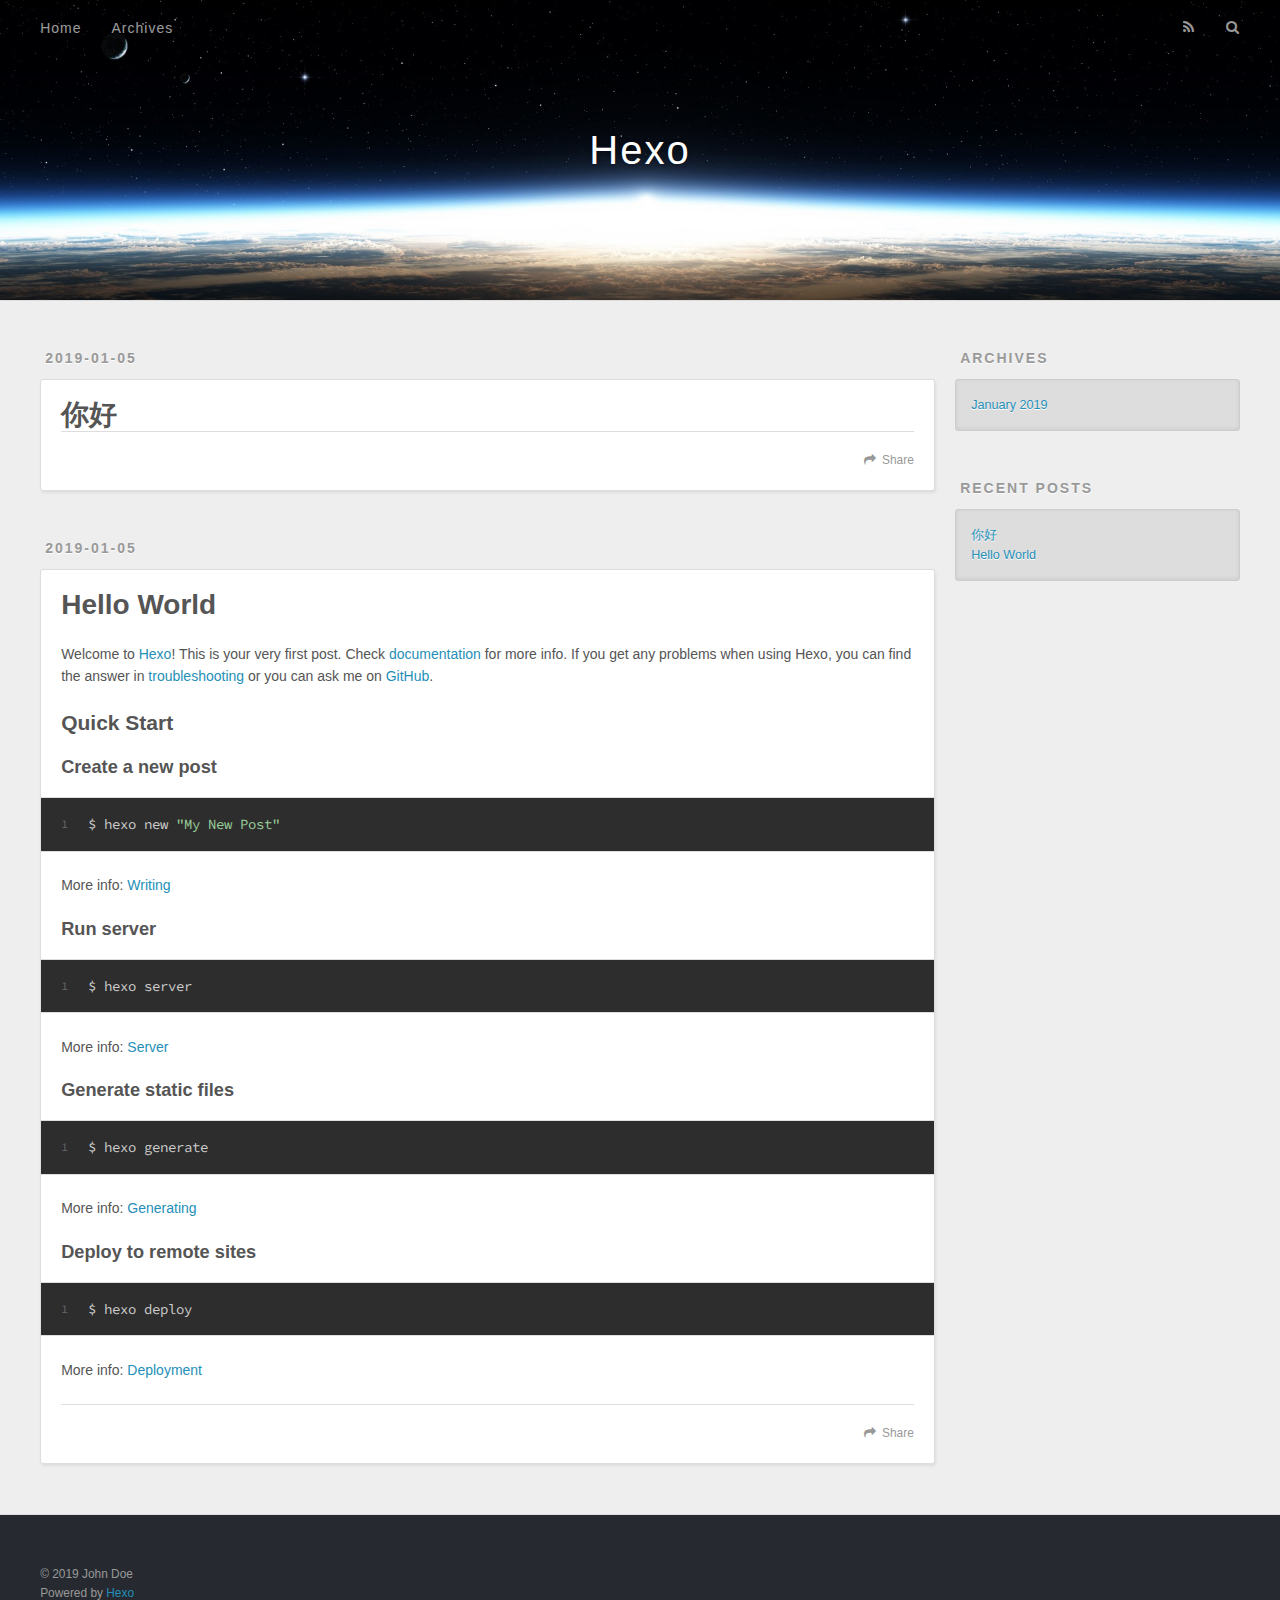
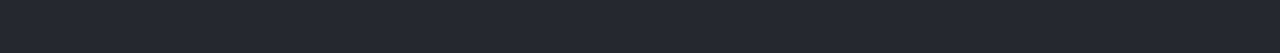
==== index.html @ 51a905c3 "Site updated: 2019-01-05 16:55:50" ====
<!DOCTYPE html>
<html>
<head><meta name="generator" content="Hexo 3.8.0">
  <meta charset="utf-8">
  

  
  <title>Hexo</title>
  <meta name="viewport" content="width=device-width, initial-scale=1, maximum-scale=1">
  <meta property="og:type" content="website">
<meta property="og:title" content="Hexo">
<meta property="og:url" content="http://yoursite.com/index.html">
<meta property="og:site_name" content="Hexo">
<meta property="og:locale" content="default">
<meta name="twitter:card" content="summary">
<meta name="twitter:title" content="Hexo">
  
    <link rel="alternate" href="/atom.xml" title="Hexo" type="application/atom+xml">
  
  
    <link rel="icon" href="/favicon.png">
  
  
    <link href="//fonts.googleapis.com/css?family=Source+Code+Pro" rel="stylesheet" type="text/css">
  
  <link rel="stylesheet" href="/css/style.css">
</head>
</html>
<body>
  <div id="container">
    <div id="wrap">
      <header id="header">
  <div id="banner"></div>
  <div id="header-outer" class="outer">
    <div id="header-title" class="inner">
      <h1 id="logo-wrap">
        <a href="/" id="logo">Hexo</a>
      </h1>
      
    </div>
    <div id="header-inner" class="inner">
      <nav id="main-nav">
        <a id="main-nav-toggle" class="nav-icon"></a>
        
          <a class="main-nav-link" href="/">Home</a>
        
          <a class="main-nav-link" href="/archives">Archives</a>
        
      </nav>
      <nav id="sub-nav">
        
          <a id="nav-rss-link" class="nav-icon" href="/atom.xml" title="RSS Feed"></a>
        
        <a id="nav-search-btn" class="nav-icon" title="Search"></a>
      </nav>
      <div id="search-form-wrap">
        <form action="//google.com/search" method="get" accept-charset="UTF-8" class="search-form"><input type="search" name="q" class="search-form-input" placeholder="Search"><button type="submit" class="search-form-submit">&#xF002;</button><input type="hidden" name="sitesearch" value="http://yoursite.com"></form>
      </div>
    </div>
  </div>
</header>
      <div class="outer">
        <section id="main">
  
    <article id="post-你好" class="article article-type-post" itemscope="" itemprop="blogPost">
  <div class="article-meta">
    <a href="/2019/01/05/你好/" class="article-date">
  <time datetime="2019-01-05T08:55:02.000Z" itemprop="datePublished">2019-01-05</time>
</a>
    
  </div>
  <div class="article-inner">
    
    
      <header class="article-header">
        
  
    <h1 itemprop="name">
      <a class="article-title" href="/2019/01/05/你好/">你好</a>
    </h1>
  

      </header>
    
    <div class="article-entry" itemprop="articleBody">
      
        
      
    </div>
    <footer class="article-footer">
      <a data-url="http://yoursite.com/2019/01/05/你好/" data-id="cjqj8h27z0001vwr88jrl5vhf" class="article-share-link">Share</a>
      
      
    </footer>
  </div>
  
</article>


  
    <article id="post-hello-world" class="article article-type-post" itemscope="" itemprop="blogPost">
  <div class="article-meta">
    <a href="/2019/01/05/hello-world/" class="article-date">
  <time datetime="2019-01-05T08:45:28.100Z" itemprop="datePublished">2019-01-05</time>
</a>
    
  </div>
  <div class="article-inner">
    
    
      <header class="article-header">
        
  
    <h1 itemprop="name">
      <a class="article-title" href="/2019/01/05/hello-world/">Hello World</a>
    </h1>
  

      </header>
    
    <div class="article-entry" itemprop="articleBody">
      
        <p>Welcome to <a href="https://hexo.io/" target="_blank" rel="noopener">Hexo</a>! This is your very first post. Check <a href="https://hexo.io/docs/" target="_blank" rel="noopener">documentation</a> for more info. If you get any problems when using Hexo, you can find the answer in <a href="https://hexo.io/docs/troubleshooting.html" target="_blank" rel="noopener">troubleshooting</a> or you can ask me on <a href="https://github.com/hexojs/hexo/issues" target="_blank" rel="noopener">GitHub</a>.</p>
<h2 id="Quick-Start"><a href="#Quick-Start" class="headerlink" title="Quick Start"></a>Quick Start</h2><h3 id="Create-a-new-post"><a href="#Create-a-new-post" class="headerlink" title="Create a new post"></a>Create a new post</h3><figure class="highlight bash"><table><tr><td class="gutter"><pre><span class="line">1</span><br></pre></td><td class="code"><pre><span class="line">$ hexo new <span class="string">"My New Post"</span></span><br></pre></td></tr></table></figure>
<p>More info: <a href="https://hexo.io/docs/writing.html" target="_blank" rel="noopener">Writing</a></p>
<h3 id="Run-server"><a href="#Run-server" class="headerlink" title="Run server"></a>Run server</h3><figure class="highlight bash"><table><tr><td class="gutter"><pre><span class="line">1</span><br></pre></td><td class="code"><pre><span class="line">$ hexo server</span><br></pre></td></tr></table></figure>
<p>More info: <a href="https://hexo.io/docs/server.html" target="_blank" rel="noopener">Server</a></p>
<h3 id="Generate-static-files"><a href="#Generate-static-files" class="headerlink" title="Generate static files"></a>Generate static files</h3><figure class="highlight bash"><table><tr><td class="gutter"><pre><span class="line">1</span><br></pre></td><td class="code"><pre><span class="line">$ hexo generate</span><br></pre></td></tr></table></figure>
<p>More info: <a href="https://hexo.io/docs/generating.html" target="_blank" rel="noopener">Generating</a></p>
<h3 id="Deploy-to-remote-sites"><a href="#Deploy-to-remote-sites" class="headerlink" title="Deploy to remote sites"></a>Deploy to remote sites</h3><figure class="highlight bash"><table><tr><td class="gutter"><pre><span class="line">1</span><br></pre></td><td class="code"><pre><span class="line">$ hexo deploy</span><br></pre></td></tr></table></figure>
<p>More info: <a href="https://hexo.io/docs/deployment.html" target="_blank" rel="noopener">Deployment</a></p>

      
    </div>
    <footer class="article-footer">
      <a data-url="http://yoursite.com/2019/01/05/hello-world/" data-id="cjqj8h27p0000vwr8zbw8zf1u" class="article-share-link">Share</a>
      
      
    </footer>
  </div>
  
</article>


  


</section>
        
          <aside id="sidebar">
  
    

  
    

  
    
  
    
  <div class="widget-wrap">
    <h3 class="widget-title">Archives</h3>
    <div class="widget">
      <ul class="archive-list"><li class="archive-list-item"><a class="archive-list-link" href="/archives/2019/01/">January 2019</a></li></ul>
    </div>
  </div>


  
    
  <div class="widget-wrap">
    <h3 class="widget-title">Recent Posts</h3>
    <div class="widget">
      <ul>
        
          <li>
            <a href="/2019/01/05/你好/">你好</a>
          </li>
        
          <li>
            <a href="/2019/01/05/hello-world/">Hello World</a>
          </li>
        
      </ul>
    </div>
  </div>

  
</aside>
        
      </div>
      <footer id="footer">
  
  <div class="outer">
    <div id="footer-info" class="inner">
      &copy; 2019 John Doe<br>
      Powered by <a href="http://hexo.io/" target="_blank">Hexo</a>
    </div>
  </div>
</footer>
    </div>
    <nav id="mobile-nav">
  
    <a href="/" class="mobile-nav-link">Home</a>
  
    <a href="/archives" class="mobile-nav-link">Archives</a>
  
</nav>
    

<script src="//ajax.googleapis.com/ajax/libs/jquery/2.0.3/jquery.min.js"></script>


  <link rel="stylesheet" href="/fancybox/jquery.fancybox.css">
  <script src="/fancybox/jquery.fancybox.pack.js"></script>


<script src="/js/script.js"></script>



  </div>
</body>
</html>
---- css/style.css ----
body {
  width: 100%;
}
body:before,
body:after {
  content: "";
  display: table;
}
body:after {
  clear: both;
}
html,
body,
div,
span,
applet,
object,
iframe,
h1,
h2,
h3,
h4,
h5,
h6,
p,
blockquote,
pre,
a,
abbr,
acronym,
address,
big,
cite,
code,
del,
dfn,
em,
img,
ins,
kbd,
q,
s,
samp,
small,
strike,
strong,
sub,
sup,
tt,
var,
dl,
dt,
dd,
ol,
ul,
li,
fieldset,
form,
label,
legend,
table,
caption,
tbody,
tfoot,
thead,
tr,
th,
td {
  margin: 0;
  padding: 0;
  border: 0;
  outline: 0;
  font-weight: inherit;
  font-style: inherit;
  font-family: inherit;
  font-size: 100%;
  vertical-align: baseline;
}
body {
  line-height: 1;
  color: #000;
  background: #fff;
}
ol,
ul {
  list-style: none;
}
table {
  border-collapse: separate;
  border-spacing: 0;
  vertical-align: middle;
}
caption,
th,
td {
  text-align: left;
  font-weight: normal;
  vertical-align: middle;
}
a img {
  border: none;
}
input,
button {
  margin: 0;
  padding: 0;
}
input::-moz-focus-inner,
button::-moz-focus-inner {
  border: 0;
  padding: 0;
}
@font-face {
  font-family: FontAwesome;
  font-style: normal;
  font-weight: normal;
  src: url("fonts/fontawesome-webfont.eot?v=#4.0.3");
  src: url("fonts/fontawesome-webfont.eot?#iefix&v=#4.0.3") format("embedded-opentype"), url("fonts/fontawesome-webfont.woff?v=#4.0.3") format("woff"), url("fonts/fontawesome-webfont.ttf?v=#4.0.3") format("truetype"), url("fonts/fontawesome-webfont.svg#fontawesomeregular?v=#4.0.3") format("svg");
}
html,
body,
#container {
  height: 100%;
}
body {
  background: #eee;
  font: 14px -apple-system, BlinkMacSystemFont, "Segoe UI", "Roboto", "Oxygen", "Ubuntu", "Cantarell", "Fira Sans", "Droid Sans", "Helvetica Neue", sans-serif;
  -webkit-text-size-adjust: 100%;
}
.outer {
  max-width: 1220px;
  margin: 0 auto;
  padding: 0 20px;
}
.outer:before,
.outer:after {
  content: "";
  display: table;
}
.outer:after {
  clear: both;
}
.inner {
  display: inline;
  float: left;
  width: 98.33333333333333%;
  margin: 0 0.833333333333333%;
}
.left,
.alignleft {
  float: left;
}
.right,
.alignright {
  float: right;
}
.clear {
  clear: both;
}
#container {
  position: relative;
}
.mobile-nav-on {
  overflow: hidden;
}
#wrap {
  height: 100%;
  width: 100%;
  position: absolute;
  top: 0;
  left: 0;
  -webkit-transition: 0.2s ease-out;
  -moz-transition: 0.2s ease-out;
  -ms-transition: 0.2s ease-out;
  transition: 0.2s ease-out;
  z-index: 1;
  background: #eee;
}
.mobile-nav-on #wrap {
  left: 280px;
}
@media screen and (min-width: 768px) {
  #main {
    display: inline;
    float: left;
    width: 73.33333333333333%;
    margin: 0 0.833333333333333%;
  }
}
.article-date,
.article-category-link,
.archive-year,
.widget-title {
  text-decoration: none;
  text-transform: uppercase;
  letter-spacing: 2px;
  color: #999;
  margin-bottom: 1em;
  margin-left: 5px;
  line-height: 1em;
  text-shadow: 0 1px #fff;
  font-weight: bold;
}
.article-inner,
.archive-article-inner {
  background: #fff;
  -webkit-box-shadow: 1px 2px 3px #ddd;
  box-shadow: 1px 2px 3px #ddd;
  border: 1px solid #ddd;
  border-radius: 3px;
}
.article-entry h1,
.widget h1 {
  font-size: 2em;
}
.article-entry h2,
.widget h2 {
  font-size: 1.5em;
}
.article-entry h3,
.widget h3 {
  font-size: 1.3em;
}
.article-entry h4,
.widget h4 {
  font-size: 1.2em;
}
.article-entry h5,
.widget h5 {
  font-size: 1em;
}
.article-entry h6,
.widget h6 {
  font-size: 1em;
  color: #999;
}
.article-entry hr,
.widget hr {
  border: 1px dashed #ddd;
}
.article-entry strong,
.widget strong {
  font-weight: bold;
}
.article-entry em,
.widget em,
.article-entry cite,
.widget cite {
  font-style: italic;
}
.article-entry sup,
.widget sup,
.article-entry sub,
.widget sub {
  font-size: 0.75em;
  line-height: 0;
  position: relative;
  vertical-align: baseline;
}
.article-entry sup,
.widget sup {
  top: -0.5em;
}
.article-entry sub,
.widget sub {
  bottom: -0.2em;
}
.article-entry small,
.widget small {
  font-size: 0.85em;
}
.article-entry acronym,
.widget acronym,
.article-entry abbr,
.widget abbr {
  border-bottom: 1px dotted;
}
.article-entry ul,
.widget ul,
.article-entry ol,
.widget ol,
.article-entry dl,
.widget dl {
  margin: 0 20px;
  line-height: 1.6em;
}
.article-entry ul ul,
.widget ul ul,
.article-entry ol ul,
.widget ol ul,
.article-entry ul ol,
.widget ul ol,
.article-entry ol ol,
.widget ol ol {
  margin-top: 0;
  margin-bottom: 0;
}
.article-entry ul,
.widget ul {
  list-style: disc;
}
.article-entry ol,
.widget ol {
  list-style: decimal;
}
.article-entry dt,
.widget dt {
  font-weight: bold;
}
#header {
  height: 300px;
  position: relative;
  border-bottom: 1px solid #ddd;
}
#header:before,
#header:after {
  content: "";
  position: absolute;
  left: 0;
  right: 0;
  height: 40px;
}
#header:before {
  top: 0;
  background: -webkit-linear-gradient(rgba(0,0,0,0.2), transparent);
  background: -moz-linear-gradient(rgba(0,0,0,0.2), transparent);
  background: -ms-linear-gradient(rgba(0,0,0,0.2), transparent);
  background: linear-gradient(rgba(0,0,0,0.2), transparent);
}
#header:after {
  bottom: 0;
  background: -webkit-linear-gradient(transparent, rgba(0,0,0,0.2));
  background: -moz-linear-gradient(transparent, rgba(0,0,0,0.2));
  background: -ms-linear-gradient(transparent, rgba(0,0,0,0.2));
  background: linear-gradient(transparent, rgba(0,0,0,0.2));
}
#header-outer {
  height: 100%;
  position: relative;
}
#header-inner {
  position: relative;
  overflow: hidden;
}
#banner {
  position: absolute;
  top: 0;
  left: 0;
  width: 100%;
  height: 100%;
  background: url("images/banner.jpg") center #000;
  -webkit-background-size: cover;
  -moz-background-size: cover;
  background-size: cover;
  z-index: -1;
}
#header-title {
  text-align: center;
  height: 40px;
  position: absolute;
  top: 50%;
  left: 0;
  margin-top: -20px;
}
#logo,
#subtitle {
  text-decoration: none;
  color: #fff;
  font-weight: 300;
  text-shadow: 0 1px 4px rgba(0,0,0,0.3);
}
#logo {
  font-size: 40px;
  line-height: 40px;
  letter-spacing: 2px;
}
#subtitle {
  font-size: 16px;
  line-height: 16px;
  letter-spacing: 1px;
}
#subtitle-wrap {
  margin-top: 16px;
}
#main-nav {
  float: left;
  margin-left: -15px;
}
.nav-icon,
.main-nav-link {
  float: left;
  color: #fff;
  opacity: 0.6;
  text-decoration: none;
  text-shadow: 0 1px rgba(0,0,0,0.2);
  -webkit-transition: opacity 0.2s;
  -moz-transition: opacity 0.2s;
  -ms-transition: opacity 0.2s;
  transition: opacity 0.2s;
  display: block;
  padding: 20px 15px;
}
.nav-icon:hover,
.main-nav-link:hover {
  opacity: 1;
}
.nav-icon {
  font-family: FontAwesome;
  text-align: center;
  font-size: 14px;
  width: 14px;
  height: 14px;
  padding: 20px 15px;
  position: relative;
  cursor: pointer;
}
.main-nav-link {
  font-weight: 300;
  letter-spacing: 1px;
}
@media screen and (max-width: 479px) {
  .main-nav-link {
    display: none;
  }
}
#main-nav-toggle {
  display: none;
}
#main-nav-toggle:before {
  content: "\f0c9";
}
@media screen and (max-width: 479px) {
  #main-nav-toggle {
    display: block;
  }
}
#sub-nav {
  float: right;
  margin-right: -15px;
}
#nav-rss-link:before {
  content: "\f09e";
}
#nav-search-btn:before {
  content: "\f002";
}
#search-form-wrap {
  position: absolute;
  top: 15px;
  width: 150px;
  height: 30px;
  right: -150px;
  opacity: 0;
  -webkit-transition: 0.2s ease-out;
  -moz-transition: 0.2s ease-out;
  -ms-transition: 0.2s ease-out;
  transition: 0.2s ease-out;
}
#search-form-wrap.on {
  opacity: 1;
  right: 0;
}
@media screen and (max-width: 479px) {
  #search-form-wrap {
    width: 100%;
    right: -100%;
  }
}
.search-form {
  position: absolute;
  top: 0;
  left: 0;
  right: 0;
  background: #fff;
  padding: 5px 15px;
  border-radius: 15px;
  -webkit-box-shadow: 0 0 10px rgba(0,0,0,0.3);
  box-shadow: 0 0 10px rgba(0,0,0,0.3);
}
.search-form-input {
  border: none;
  background: none;
  color: #555;
  width: 100%;
  font: 13px -apple-system, BlinkMacSystemFont, "Segoe UI", "Roboto", "Oxygen", "Ubuntu", "Cantarell", "Fira Sans", "Droid Sans", "Helvetica Neue", sans-serif;
  outline: none;
}
.search-form-input::-webkit-search-results-decoration,
.search-form-input::-webkit-search-cancel-button {
  -webkit-appearance: none;
}
.search-form-submit {
  position: absolute;
  top: 50%;
  right: 10px;
  margin-top: -7px;
  font: 13px FontAwesome;
  border: none;
  background: none;
  color: #bbb;
  cursor: pointer;
}
.search-form-submit:hover,
.search-form-submit:focus {
  color: #777;
}
.article {
  margin: 50px 0;
}
.article-inner {
  overflow: hidden;
}
.article-meta:before,
.article-meta:after {
  content: "";
  display: table;
}
.article-meta:after {
  clear: both;
}
.article-date {
  float: left;
}
.article-category {
  float: left;
  line-height: 1em;
  color: #ccc;
  text-shadow: 0 1px #fff;
  margin-left: 8px;
}
.article-category:before {
  content: "\2022";
}
.article-category-link {
  margin: 0 12px 1em;
}
.article-header {
  padding: 20px 20px 0;
}
.article-title {
  text-decoration: none;
  font-size: 2em;
  font-weight: bold;
  color: #555;
  line-height: 1.1em;
  -webkit-transition: color 0.2s;
  -moz-transition: color 0.2s;
  -ms-transition: color 0.2s;
  transition: color 0.2s;
}
a.article-title:hover {
  color: #258fb8;
}
.article-entry {
  color: #555;
  padding: 0 20px;
}
.article-entry:before,
.article-entry:after {
  content: "";
  display: table;
}
.article-entry:after {
  clear: both;
}
.article-entry p,
.article-entry table {
  line-height: 1.6em;
  margin: 1.6em 0;
}
.article-entry h1,
.article-entry h2,
.article-entry h3,
.article-entry h4,
.article-entry h5,
.article-entry h6 {
  font-weight: bold;
}
.article-entry h1,
.article-entry h2,
.article-entry h3,
.article-entry h4,
.article-entry h5,
.article-entry h6 {
  line-height: 1.1em;
  margin: 1.1em 0;
}
.article-entry a {
  color: #258fb8;
  text-decoration: none;
}
.article-entry a:hover {
  text-decoration: underline;
}
.article-entry ul,
.article-entry ol,
.article-entry dl {
  margin-top: 1.6em;
  margin-bottom: 1.6em;
}
.article-entry img,
.article-entry video {
  max-width: 100%;
  height: auto;
  display: block;
  margin: auto;
}
.article-entry iframe {
  border: none;
}
.article-entry table {
  width: 100%;
  border-collapse: collapse;
  border-spacing: 0;
}
.article-entry th {
  font-weight: bold;
  border-bottom: 3px solid #ddd;
  padding-bottom: 0.5em;
}
.article-entry td {
  border-bottom: 1px solid #ddd;
  padding: 10px 0;
}
.article-entry blockquote {
  font-family: Georgia, "Times New Roman", serif;
  font-size: 1.4em;
  margin: 1.6em 20px;
  text-align: center;
}
.article-entry blockquote footer {
  font-size: 14px;
  margin: 1.6em 0;
  font-family: -apple-system, BlinkMacSystemFont, "Segoe UI", "Roboto", "Oxygen", "Ubuntu", "Cantarell", "Fira Sans", "Droid Sans", "Helvetica Neue", sans-serif;
}
.article-entry blockquote footer cite:before {
  content: "—";
  padding: 0 0.5em;
}
.article-entry .pullquote {
  text-align: left;
  width: 45%;
  margin: 0;
}
.article-entry .pullquote.left {
  margin-left: 0.5em;
  margin-right: 1em;
}
.article-entry .pullquote.right {
  margin-right: 0.5em;
  margin-left: 1em;
}
.article-entry .caption {
  color: #999;
  display: block;
  font-size: 0.9em;
  margin-top: 0.5em;
  position: relative;
  text-align: center;
}
.article-entry .video-container {
  position: relative;
  padding-top: 56.25%;
  height: 0;
  overflow: hidden;
}
.article-entry .video-container iframe,
.article-entry .video-container object,
.article-entry .video-container embed {
  position: absolute;
  top: 0;
  left: 0;
  width: 100%;
  height: 100%;
  margin-top: 0;
}
.article-more-link a {
  display: inline-block;
  line-height: 1em;
  padding: 6px 15px;
  border-radius: 15px;
  background: #eee;
  color: #999;
  text-shadow: 0 1px #fff;
  text-decoration: none;
}
.article-more-link a:hover {
  background: #258fb8;
  color: #fff;
  text-decoration: none;
  text-shadow: 0 1px #1e7293;
}
.article-footer {
  font-size: 0.85em;
  line-height: 1.6em;
  border-top: 1px solid #ddd;
  padding-top: 1.6em;
  margin: 0 20px 20px;
}
.article-footer:before,
.article-footer:after {
  content: "";
  display: table;
}
.article-footer:after {
  clear: both;
}
.article-footer a {
  color: #999;
  text-decoration: none;
}
.article-footer a:hover {
  color: #555;
}
.article-tag-list-item {
  float: left;
  margin-right: 10px;
}
.article-tag-list-link:before {
  content: "#";
}
.article-comment-link {
  float: right;
}
.article-comment-link:before {
  content: "\f075";
  font-family: FontAwesome;
  padding-right: 8px;
}
.article-share-link {
  cursor: pointer;
  float: right;
  margin-left: 20px;
}
.article-share-link:before {
  content: "\f064";
  font-family: FontAwesome;
  padding-right: 6px;
}
#article-nav {
  position: relative;
}
#article-nav:before,
#article-nav:after {
  content: "";
  display: table;
}
#article-nav:after {
  clear: both;
}
@media screen and (min-width: 768px) {
  #article-nav {
    margin: 50px 0;
  }
  #article-nav:before {
    width: 8px;
    height: 8px;
    position: absolute;
    top: 50%;
    left: 50%;
    margin-top: -4px;
    margin-left: -4px;
    content: "";
    border-radius: 50%;
    background: #ddd;
    -webkit-box-shadow: 0 1px 2px #fff;
    box-shadow: 0 1px 2px #fff;
  }
}
.article-nav-link-wrap {
  text-decoration: none;
  text-shadow: 0 1px #fff;
  color: #999;
  -webkit-box-sizing: border-box;
  -moz-box-sizing: border-box;
  box-sizing: border-box;
  margin-top: 50px;
  text-align: center;
  display: block;
}
.article-nav-link-wrap:hover {
  color: #555;
}
@media screen and (min-width: 768px) {
  .article-nav-link-wrap {
    width: 50%;
    margin-top: 0;
  }
}
@media screen and (min-width: 768px) {
  #article-nav-newer {
    float: left;
    text-align: right;
    padding-right: 20px;
  }
}
@media screen and (min-width: 768px) {
  #article-nav-older {
    float: right;
    text-align: left;
    padding-left: 20px;
  }
}
.article-nav-caption {
  text-transform: uppercase;
  letter-spacing: 2px;
  color: #ddd;
  line-height: 1em;
  font-weight: bold;
}
#article-nav-newer .article-nav-caption {
  margin-right: -2px;
}
.article-nav-title {
  font-size: 0.85em;
  line-height: 1.6em;
  margin-top: 0.5em;
}
.article-share-box {
  position: absolute;
  display: none;
  background: #fff;
  -webkit-box-shadow: 1px 2px 10px rgba(0,0,0,0.2);
  box-shadow: 1px 2px 10px rgba(0,0,0,0.2);
  border-radius: 3px;
  margin-left: -145px;
  overflow: hidden;
  z-index: 1;
}
.article-share-box.on {
  display: block;
}
.article-share-input {
  width: 100%;
  background: none;
  -webkit-box-sizing: border-box;
  -moz-box-sizing: border-box;
  box-sizing: border-box;
  font: 14px -apple-system, BlinkMacSystemFont, "Segoe UI", "Roboto", "Oxygen", "Ubuntu", "Cantarell", "Fira Sans", "Droid Sans", "Helvetica Neue", sans-serif;
  padding: 0 15px;
  color: #555;
  outline: none;
  border: 1px solid #ddd;
  border-radius: 3px 3px 0 0;
  height: 36px;
  line-height: 36px;
}
.article-share-links {
  background: #eee;
}
.article-share-links:before,
.article-share-links:after {
  content: "";
  display: table;
}
.article-share-links:after {
  clear: both;
}
.article-share-twitter,
.article-share-facebook,
.article-share-pinterest,
.article-share-google {
  width: 50px;
  height: 36px;
  display: block;
  float: left;
  position: relative;
  color: #999;
  text-shadow: 0 1px #fff;
}
.article-share-twitter:before,
.article-share-facebook:before,
.article-share-pinterest:before,
.article-share-google:before {
  font-size: 20px;
  font-family: FontAwesome;
  width: 20px;
  height: 20px;
  position: absolute;
  top: 50%;
  left: 50%;
  margin-top: -10px;
  margin-left: -10px;
  text-align: center;
}
.article-share-twitter:hover,
.article-share-facebook:hover,
.article-share-pinterest:hover,
.article-share-google:hover {
  color: #fff;
}
.article-share-twitter:before {
  content: "\f099";
}
.article-share-twitter:hover {
  background: #00aced;
  text-shadow: 0 1px #008abe;
}
.article-share-facebook:before {
  content: "\f09a";
}
.article-share-facebook:hover {
  background: #3b5998;
  text-shadow: 0 1px #2f477a;
}
.article-share-pinterest:before {
  content: "\f0d2";
}
.article-share-pinterest:hover {
  background: #cb2027;
  text-shadow: 0 1px #a21a1f;
}
.article-share-google:before {
  content: "\f0d5";
}
.article-share-google:hover {
  background: #dd4b39;
  text-shadow: 0 1px #be3221;
}
.article-gallery {
  background: #000;
  position: relative;
}
.article-gallery-photos {
  position: relative;
  overflow: hidden;
}
.article-gallery-img {
  display: none;
  max-width: 100%;
}
.article-gallery-img:first-child {
  display: block;
}
.article-gallery-img.loaded {
  position: absolute;
  display: block;
}
.article-gallery-img img {
  display: block;
  max-width: 100%;
  margin: 0 auto;
}
#comments {
  background: #fff;
  -webkit-box-shadow: 1px 2px 3px #ddd;
  box-shadow: 1px 2px 3px #ddd;
  padding: 20px;
  border: 1px solid #ddd;
  border-radius: 3px;
  margin: 50px 0;
}
#comments a {
  color: #258fb8;
}
.archives-wrap {
  margin: 50px 0;
}
.archives:before,
.archives:after {
  content: "";
  display: table;
}
.archives:after {
  clear: both;
}
.archive-year-wrap {
  margin-bottom: 1em;
}
.archives {
  -webkit-column-gap: 10px;
  -moz-column-gap: 10px;
  column-gap: 10px;
}
@media screen and (min-width: 480px) and (max-width: 767px) {
  .archives {
    -webkit-column-count: 2;
    -moz-column-count: 2;
    column-count: 2;
  }
}
@media screen and (min-width: 768px) {
  .archives {
    -webkit-column-count: 3;
    -moz-column-count: 3;
    column-count: 3;
  }
}
.archive-article {
  -webkit-column-break-inside: avoid;
  page-break-inside: avoid;
  overflow: hidden;
  break-inside: avoid-column;
}
.archive-article-inner {
  padding: 10px;
  margin-bottom: 15px;
}
.archive-article-title {
  text-decoration: none;
  font-weight: bold;
  color: #555;
  -webkit-transition: color 0.2s;
  -moz-transition: color 0.2s;
  -ms-transition: color 0.2s;
  transition: color 0.2s;
  line-height: 1.6em;
}
.archive-article-title:hover {
  color: #258fb8;
}
.archive-article-footer {
  margin-top: 1em;
}
.archive-article-date {
  color: #999;
  text-decoration: none;
  font-size: 0.85em;
  line-height: 1em;
  margin-bottom: 0.5em;
  display: block;
}
#page-nav {
  margin: 50px auto;
  background: #fff;
  -webkit-box-shadow: 1px 2px 3px #ddd;
  box-shadow: 1px 2px 3px #ddd;
  border: 1px solid #ddd;
  border-radius: 3px;
  text-align: center;
  color: #999;
  overflow: hidden;
}
#page-nav:before,
#page-nav:after {
  content: "";
  display: table;
}
#page-nav:after {
  clear: both;
}
#page-nav a,
#page-nav span {
  padding: 10px 20px;
  line-height: 1;
  height: 2ex;
}
#page-nav a {
  color: #999;
  text-decoration: none;
}
#page-nav a:hover {
  background: #999;
  color: #fff;
}
#page-nav .prev {
  float: left;
}
#page-nav .next {
  float: right;
}
#page-nav .page-number {
  display: inline-block;
}
@media screen and (max-width: 479px) {
  #page-nav .page-number {
    display: none;
  }
}
#page-nav .current {
  color: #555;
  font-weight: bold;
}
#page-nav .space {
  color: #ddd;
}
#footer {
  background: #262a30;
  padding: 50px 0;
  border-top: 1px solid #ddd;
  color: #999;
}
#footer a {
  color: #258fb8;
  text-decoration: none;
}
#footer a:hover {
  text-decoration: underline;
}
#footer-info {
  line-height: 1.6em;
  font-size: 0.85em;
}
.article-entry pre,
.article-entry .highlight {
  background: #2d2d2d;
  margin: 0 -20px;
  padding: 15px 20px;
  border-style: solid;
  border-color: #ddd;
  border-width: 1px 0;
  overflow: auto;
  color: #ccc;
  line-height: 22.400000000000002px;
}
.article-entry .highlight .gutter pre,
.article-entry .gist .gist-file .gist-data .line-numbers {
  color: #666;
  font-size: 0.85em;
}
.article-entry pre,
.article-entry code {
  font-family: "Source Code Pro", Consolas, Monaco, Menlo, Consolas, monospace;
}
.article-entry code {
  background: #eee;
  text-shadow: 0 1px #fff;
  padding: 0 0.3em;
}
.article-entry pre code {
  background: none;
  text-shadow: none;
  padding: 0;
}
.article-entry .highlight pre {
  border: none;
  margin: 0;
  padding: 0;
}
.article-entry .highlight table {
  margin: 0;
  width: auto;
}
.article-entry .highlight td {
  border: none;
  padding: 0;
}
.article-entry .highlight figcaption {
  font-size: 0.85em;
  color: #999;
  line-height: 1em;
  margin-bottom: 1em;
}
.article-entry .highlight figcaption:before,
.article-entry .highlight figcaption:after {
  content: "";
  display: table;
}
.article-entry .highlight figcaption:after {
  clear: both;
}
.article-entry .highlight figcaption a {
  float: right;
}
.article-entry .highlight .gutter pre {
  text-align: right;
  padding-right: 20px;
}
.article-entry .highlight .line {
  height: 22.400000000000002px;
}
.article-entry .highlight .line.marked {
  background: #515151;
}
.article-entry .gist {
  margin: 0 -20px;
  border-style: solid;
  border-color: #ddd;
  border-width: 1px 0;
  background: #2d2d2d;
  padding: 15px 20px 15px 0;
}
.article-entry .gist .gist-file {
  border: none;
  font-family: "Source Code Pro", Consolas, Monaco, Menlo, Consolas, monospace;
  margin: 0;
}
.article-entry .gist .gist-file .gist-data {
  background: none;
  border: none;
}
.article-entry .gist .gist-file .gist-data .line-numbers {
  background: none;
  border: none;
  padding: 0 20px 0 0;
}
.article-entry .gist .gist-file .gist-data .line-data {
  padding: 0 !important;
}
.article-entry .gist .gist-file .highlight {
  margin: 0;
  padding: 0;
  border: none;
}
.article-entry .gist .gist-file .gist-meta {
  background: #2d2d2d;
  color: #999;
  font: 0.85em -apple-system, BlinkMacSystemFont, "Segoe UI", "Roboto", "Oxygen", "Ubuntu", "Cantarell", "Fira Sans", "Droid Sans", "Helvetica Neue", sans-serif;
  text-shadow: 0 0;
  padding: 0;
  margin-top: 1em;
  margin-left: 20px;
}
.article-entry .gist .gist-file .gist-meta a {
  color: #258fb8;
  font-weight: normal;
}
.article-entry .gist .gist-file .gist-meta a:hover {
  text-decoration: underline;
}
pre .comment,
pre .title {
  color: #999;
}
pre .variable,
pre .attribute,
pre .tag,
pre .regexp,
pre .ruby .constant,
pre .xml .tag .title,
pre .xml .pi,
pre .xml .doctype,
pre .html .doctype,
pre .css .id,
pre .css .class,
pre .css .pseudo {
  color: #f2777a;
}
pre .number,
pre .preprocessor,
pre .built_in,
pre .literal,
pre .params,
pre .constant {
  color: #f99157;
}
pre .class,
pre .ruby .class .title,
pre .css .rules .attribute {
  color: #9c9;
}
pre .string,
pre .value,
pre .inheritance,
pre .header,
pre .ruby .symbol,
pre .xml .cdata {
  color: #9c9;
}
pre .css .hexcolor {
  color: #6cc;
}
pre .function,
pre .python .decorator,
pre .python .title,
pre .ruby .function .title,
pre .ruby .title .keyword,
pre .perl .sub,
pre .javascript .title,
pre .coffeescript .title {
  color: #69c;
}
pre .keyword,
pre .javascript .function {
  color: #c9c;
}
@media screen and (max-width: 479px) {
  #mobile-nav {
    position: absolute;
    top: 0;
    left: 0;
    width: 280px;
    height: 100%;
    background: #191919;
    border-right: 1px solid #fff;
  }
}
@media screen and (max-width: 479px) {
  .mobile-nav-link {
    display: block;
    color: #999;
    text-decoration: none;
    padding: 15px 20px;
    font-weight: bold;
  }
  .mobile-nav-link:hover {
    color: #fff;
  }
}
@media screen and (min-width: 768px) {
  #sidebar {
    display: inline;
    float: left;
    width: 23.333333333333332%;
    margin: 0 0.833333333333333%;
  }
}
.widget-wrap {
  margin: 50px 0;
}
.widget {
  color: #777;
  text-shadow: 0 1px #fff;
  background: #ddd;
  -webkit-box-shadow: 0 -1px 4px #ccc inset;
  box-shadow: 0 -1px 4px #ccc inset;
  border: 1px solid #ccc;
  padding: 15px;
  border-radius: 3px;
}
.widget a {
  color: #258fb8;
  text-decoration: none;
}
.widget a:hover {
  text-decoration: underline;
}
.widget ul ul,
.widget ol ul,
.widget dl ul,
.widget ul ol,
.widget ol ol,
.widget dl ol,
.widget ul dl,
.widget ol dl,
.widget dl dl {
  margin-left: 15px;
  list-style: disc;
}
.widget {
  line-height: 1.6em;
  word-wrap: break-word;
  font-size: 0.9em;
}
.widget ul,
.widget ol {
  list-style: none;
  margin: 0;
}
.widget ul ul,
.widget ol ul,
.widget ul ol,
.widget ol ol {
  margin: 0 20px;
}
.widget ul ul,
.widget ol ul {
  list-style: disc;
}
.widget ul ol,
.widget ol ol {
  list-style: decimal;
}
.category-list-count,
.tag-list-count,
.archive-list-count {
  padding-left: 5px;
  color: #999;
  font-size: 0.85em;
}
.category-list-count:before,
.tag-list-count:before,
.archive-list-count:before {
  content: "(";
}
.category-list-count:after,
.tag-list-count:after,
.archive-list-count:after {
  content: ")";
}
.tagcloud a {
  margin-right: 5px;
  display: inline-block;
}
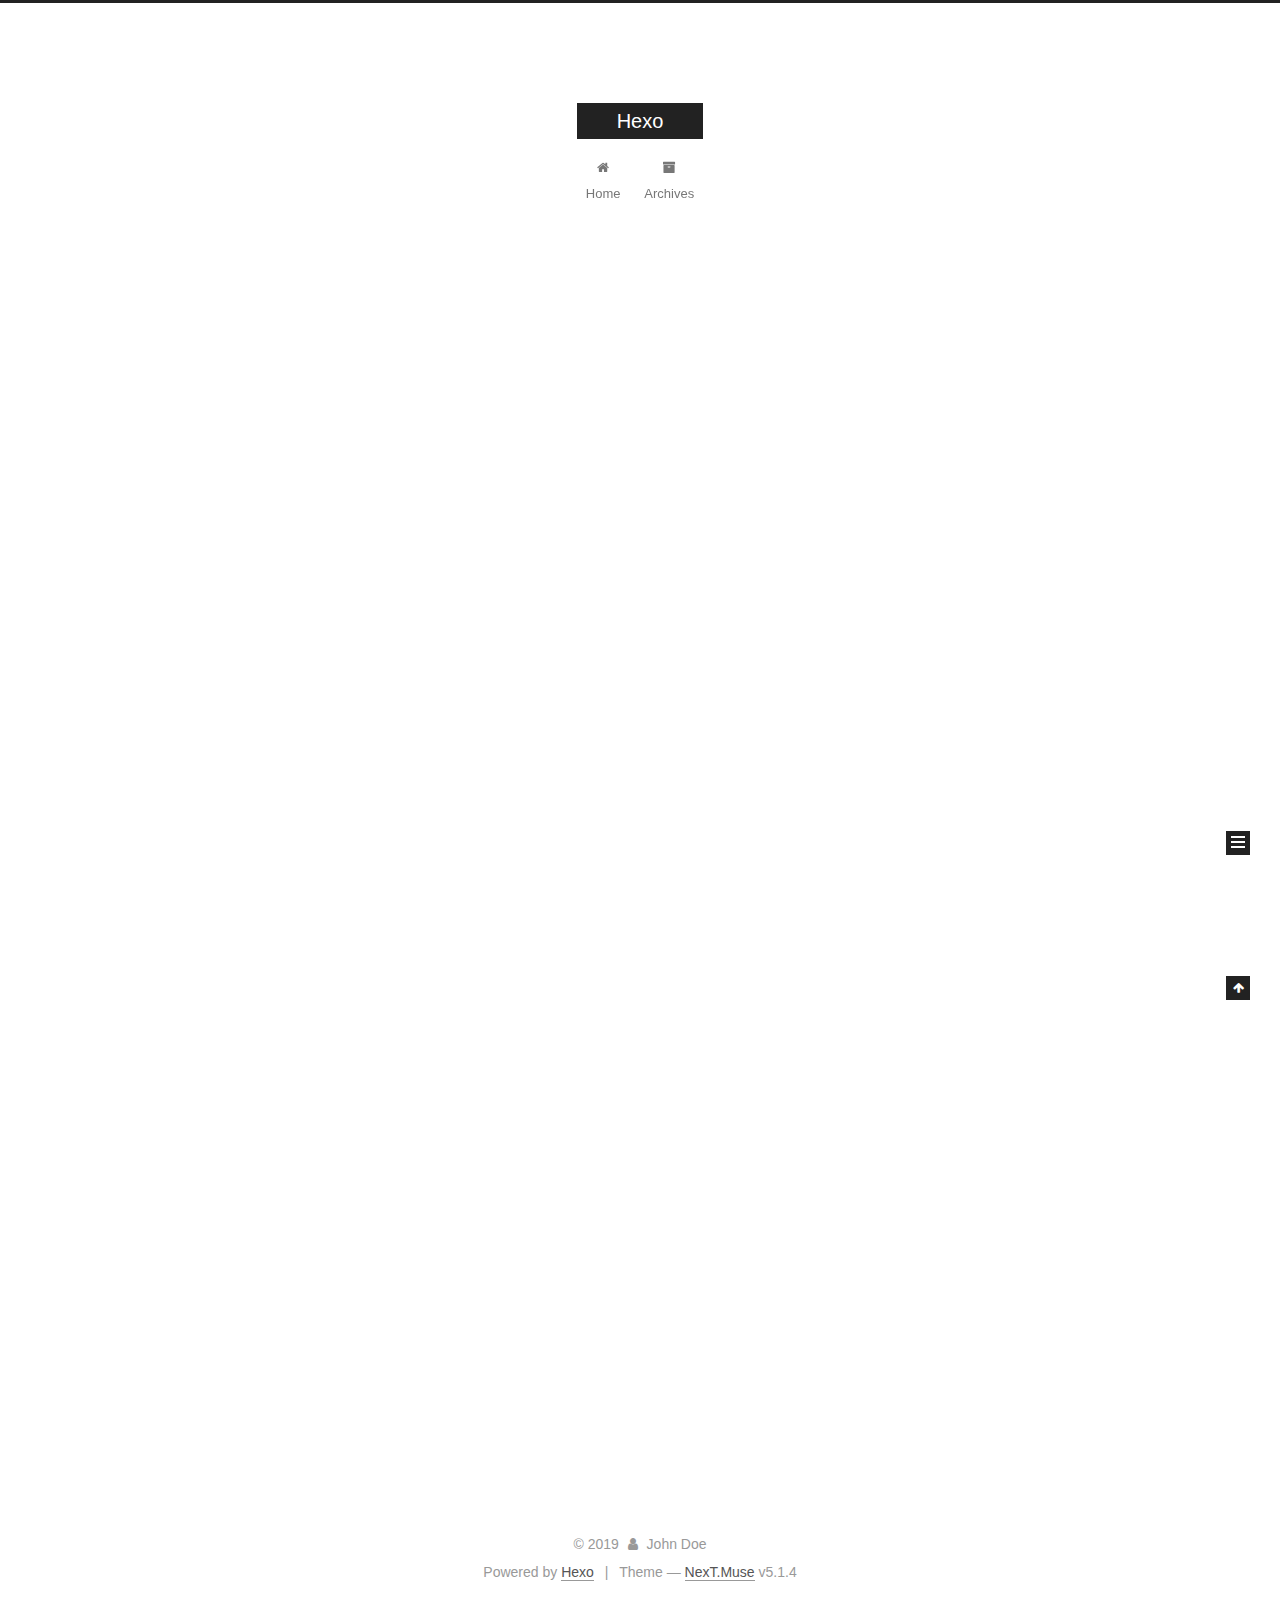
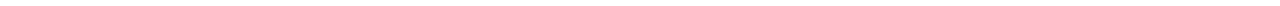
==== commit 3323d4b3: "Site updated: 2019-01-05 16:59:03" ====
--- a/index.html
+++ b/index.html
@@ -1,126 +1,425 @@
 <!DOCTYPE html>
-<html>
+
+
+
+  
+
+
+<html class="theme-next muse use-motion" lang="">
 <head><meta name="generator" content="Hexo 3.8.0">
-  <meta charset="utf-8">
-  
-
-  
-  <title>Hexo</title>
-  <meta name="viewport" content="width=device-width, initial-scale=1, maximum-scale=1">
-  <meta property="og:type" content="website">
+  <meta charset="UTF-8">
+<meta http-equiv="X-UA-Compatible" content="IE=edge">
+<meta name="viewport" content="width=device-width, initial-scale=1, maximum-scale=1">
+<meta name="theme-color" content="#222">
+
+
+
+
+
+
+
+
+
+<meta http-equiv="Cache-Control" content="no-transform">
+<meta http-equiv="Cache-Control" content="no-siteapp">
+
+
+
+
+
+
+
+
+
+
+
+
+
+
+
+
+  
+  
+  <link href="/lib/fancybox/source/jquery.fancybox.css?v=2.1.5" rel="stylesheet" type="text/css">
+
+
+
+
+
+
+
+<link href="/lib/font-awesome/css/font-awesome.min.css?v=4.6.2" rel="stylesheet" type="text/css">
+
+<link href="/css/main.css?v=5.1.4" rel="stylesheet" type="text/css">
+
+
+  <link rel="apple-touch-icon" sizes="180x180" href="/images/apple-touch-icon-next.png?v=5.1.4">
+
+
+  <link rel="icon" type="image/png" sizes="32x32" href="/images/favicon-32x32-next.png?v=5.1.4">
+
+
+  <link rel="icon" type="image/png" sizes="16x16" href="/images/favicon-16x16-next.png?v=5.1.4">
+
+
+  <link rel="mask-icon" href="/images/logo.svg?v=5.1.4" color="#222">
+
+
+
+
+
+  <meta name="keywords" content="Hexo, NexT">
+
+
+
+
+
+
+
+
+
+
+<meta property="og:type" content="website">
 <meta property="og:title" content="Hexo">
 <meta property="og:url" content="http://yoursite.com/index.html">
 <meta property="og:site_name" content="Hexo">
 <meta property="og:locale" content="default">
 <meta name="twitter:card" content="summary">
 <meta name="twitter:title" content="Hexo">
-  
-    <link rel="alternate" href="/atom.xml" title="Hexo" type="application/atom+xml">
-  
-  
-    <link rel="icon" href="/favicon.png">
-  
-  
-    <link href="//fonts.googleapis.com/css?family=Source+Code+Pro" rel="stylesheet" type="text/css">
-  
-  <link rel="stylesheet" href="/css/style.css">
+
+
+
+<script type="text/javascript" id="hexo.configurations">
+  var NexT = window.NexT || {};
+  var CONFIG = {
+    root: '/',
+    scheme: 'Muse',
+    version: '5.1.4',
+    sidebar: {"position":"left","display":"post","offset":12,"b2t":false,"scrollpercent":false,"onmobile":false},
+    fancybox: true,
+    tabs: true,
+    motion: {"enable":true,"async":false,"transition":{"post_block":"fadeIn","post_header":"slideDownIn","post_body":"slideDownIn","coll_header":"slideLeftIn","sidebar":"slideUpIn"}},
+    duoshuo: {
+      userId: '0',
+      author: 'Author'
+    },
+    algolia: {
+      applicationID: '',
+      apiKey: '',
+      indexName: '',
+      hits: {"per_page":10},
+      labels: {"input_placeholder":"Search for Posts","hits_empty":"We didn't find any results for the search: ${query}","hits_stats":"${hits} results found in ${time} ms"}
+    }
+  };
+</script>
+
+
+
+  <link rel="canonical" href="http://yoursite.com/">
+
+
+
+
+
+  <title>Hexo</title>
+  
+
+
+
+
+
+
+
+
 </head>
-</html>
-<body>
-  <div id="container">
-    <div id="wrap">
-      <header id="header">
-  <div id="banner"></div>
-  <div id="header-outer" class="outer">
-    <div id="header-title" class="inner">
-      <h1 id="logo-wrap">
-        <a href="/" id="logo">Hexo</a>
-      </h1>
-      
+
+<body itemscope="" itemtype="http://schema.org/WebPage" lang="default">
+
+  
+  
+    
+  
+
+  <div class="container sidebar-position-left 
+  page-home">
+    <div class="headband"></div>
+
+    <header id="header" class="header" itemscope="" itemtype="http://schema.org/WPHeader">
+      <div class="header-inner"><div class="site-brand-wrapper">
+  <div class="site-meta ">
+    
+
+    <div class="custom-logo-site-title">
+      <a href="/" class="brand" rel="start">
+        <span class="logo-line-before"><i></i></span>
+        <span class="site-title">Hexo</span>
+        <span class="logo-line-after"><i></i></span>
+      </a>
     </div>
-    <div id="header-inner" class="inner">
-      <nav id="main-nav">
-        <a id="main-nav-toggle" class="nav-icon"></a>
-        
-          <a class="main-nav-link" href="/">Home</a>
-        
-          <a class="main-nav-link" href="/archives">Archives</a>
-        
-      </nav>
-      <nav id="sub-nav">
-        
-          <a id="nav-rss-link" class="nav-icon" href="/atom.xml" title="RSS Feed"></a>
-        
-        <a id="nav-search-btn" class="nav-icon" title="Search"></a>
-      </nav>
-      <div id="search-form-wrap">
-        <form action="//google.com/search" method="get" accept-charset="UTF-8" class="search-form"><input type="search" name="q" class="search-form-input" placeholder="Search"><button type="submit" class="search-form-submit">&#xF002;</button><input type="hidden" name="sitesearch" value="http://yoursite.com"></form>
-      </div>
+      
+        <p class="site-subtitle"></p>
+      
+  </div>
+
+  <div class="site-nav-toggle">
+    <button>
+      <span class="btn-bar"></span>
+      <span class="btn-bar"></span>
+      <span class="btn-bar"></span>
+    </button>
+  </div>
+</div>
+
+<nav class="site-nav">
+  
+
+  
+    <ul id="menu" class="menu">
+      
+        
+        <li class="menu-item menu-item-home">
+          <a href="/" rel="section">
+            
+              <i class="menu-item-icon fa fa-fw fa-home"></i> <br>
+            
+            Home
+          </a>
+        </li>
+      
+        
+        <li class="menu-item menu-item-archives">
+          <a href="/archives/" rel="section">
+            
+              <i class="menu-item-icon fa fa-fw fa-archive"></i> <br>
+            
+            Archives
+          </a>
+        </li>
+      
+
+      
+    </ul>
+  
+
+  
+</nav>
+
+
+
+ </div>
+    </header>
+
+    <main id="main" class="main">
+      <div class="main-inner">
+        <div class="content-wrap">
+          <div id="content" class="content">
+            
+  <section id="posts" class="posts-expand">
+    
+      
+
+  
+
+  
+  
+  
+
+  <article class="post post-type-normal" itemscope="" itemtype="http://schema.org/Article">
+  
+  
+  
+  <div class="post-block">
+    <link itemprop="mainEntityOfPage" href="http://yoursite.com/2019/01/05/你好/">
+
+    <span hidden itemprop="author" itemscope="" itemtype="http://schema.org/Person">
+      <meta itemprop="name" content="John Doe">
+      <meta itemprop="description" content="">
+      <meta itemprop="image" content="/images/avatar.gif">
+    </span>
+
+    <span hidden itemprop="publisher" itemscope="" itemtype="http://schema.org/Organization">
+      <meta itemprop="name" content="Hexo">
+    </span>
+
+    
+      <header class="post-header">
+
+        
+        
+          <h1 class="post-title" itemprop="name headline">
+                
+                <a class="post-title-link" href="/2019/01/05/你好/" itemprop="url">你好</a></h1>
+        
+
+        <div class="post-meta">
+          <span class="post-time">
+            
+              <span class="post-meta-item-icon">
+                <i class="fa fa-calendar-o"></i>
+              </span>
+              
+                <span class="post-meta-item-text">Posted on</span>
+              
+              <time title="Post created" itemprop="dateCreated datePublished" datetime="2019-01-05T16:55:02+08:00">
+                2019-01-05
+              </time>
+            
+
+            
+
+            
+          </span>
+
+          
+
+          
+            
+          
+
+          
+          
+
+          
+
+          
+
+          
+
+        </div>
+      </header>
+    
+
+    
+    
+    
+    <div class="post-body" itemprop="articleBody">
+
+      
+      
+
+      
+        
+          
+            
+          
+        
+      
     </div>
-  </div>
-</header>
-      <div class="outer">
-        <section id="main">
-  
-    <article id="post-你好" class="article article-type-post" itemscope="" itemprop="blogPost">
-  <div class="article-meta">
-    <a href="/2019/01/05/你好/" class="article-date">
-  <time datetime="2019-01-05T08:55:02.000Z" itemprop="datePublished">2019-01-05</time>
-</a>
-    
-  </div>
-  <div class="article-inner">
-    
-    
-      <header class="article-header">
-        
-  
-    <h1 itemprop="name">
-      <a class="article-title" href="/2019/01/05/你好/">你好</a>
-    </h1>
-  
-
-      </header>
-    
-    <div class="article-entry" itemprop="articleBody">
-      
-        
-      
-    </div>
-    <footer class="article-footer">
-      <a data-url="http://yoursite.com/2019/01/05/你好/" data-id="cjqj8h27z0001vwr88jrl5vhf" class="article-share-link">Share</a>
-      
+    
+    
+    
+
+    
+
+    
+
+    
+
+    <footer class="post-footer">
+      
+
+      
+
+      
+
+      
+      
+        <div class="post-eof"></div>
       
     </footer>
   </div>
   
-</article>
-
-
-  
-    <article id="post-hello-world" class="article article-type-post" itemscope="" itemprop="blogPost">
-  <div class="article-meta">
-    <a href="/2019/01/05/hello-world/" class="article-date">
-  <time datetime="2019-01-05T08:45:28.100Z" itemprop="datePublished">2019-01-05</time>
-</a>
-    
-  </div>
-  <div class="article-inner">
-    
-    
-      <header class="article-header">
-        
-  
-    <h1 itemprop="name">
-      <a class="article-title" href="/2019/01/05/hello-world/">Hello World</a>
-    </h1>
-  
-
+  
+  
+  </article>
+
+
+    
+      
+
+  
+
+  
+  
+  
+
+  <article class="post post-type-normal" itemscope="" itemtype="http://schema.org/Article">
+  
+  
+  
+  <div class="post-block">
+    <link itemprop="mainEntityOfPage" href="http://yoursite.com/2019/01/05/hello-world/">
+
+    <span hidden itemprop="author" itemscope="" itemtype="http://schema.org/Person">
+      <meta itemprop="name" content="John Doe">
+      <meta itemprop="description" content="">
+      <meta itemprop="image" content="/images/avatar.gif">
+    </span>
+
+    <span hidden itemprop="publisher" itemscope="" itemtype="http://schema.org/Organization">
+      <meta itemprop="name" content="Hexo">
+    </span>
+
+    
+      <header class="post-header">
+
+        
+        
+          <h1 class="post-title" itemprop="name headline">
+                
+                <a class="post-title-link" href="/2019/01/05/hello-world/" itemprop="url">Hello World</a></h1>
+        
+
+        <div class="post-meta">
+          <span class="post-time">
+            
+              <span class="post-meta-item-icon">
+                <i class="fa fa-calendar-o"></i>
+              </span>
+              
+                <span class="post-meta-item-text">Posted on</span>
+              
+              <time title="Post created" itemprop="dateCreated datePublished" datetime="2019-01-05T16:45:28+08:00">
+                2019-01-05
+              </time>
+            
+
+            
+
+            
+          </span>
+
+          
+
+          
+            
+          
+
+          
+          
+
+          
+
+          
+
+          
+
+        </div>
       </header>
     
-    <div class="article-entry" itemprop="articleBody">
-      
-        <p>Welcome to <a href="https://hexo.io/" target="_blank" rel="noopener">Hexo</a>! This is your very first post. Check <a href="https://hexo.io/docs/" target="_blank" rel="noopener">documentation</a> for more info. If you get any problems when using Hexo, you can find the answer in <a href="https://hexo.io/docs/troubleshooting.html" target="_blank" rel="noopener">troubleshooting</a> or you can ask me on <a href="https://github.com/hexojs/hexo/issues" target="_blank" rel="noopener">GitHub</a>.</p>
+
+    
+    
+    
+    <div class="post-body" itemprop="articleBody">
+
+      
+      
+
+      
+        
+          
+            <p>Welcome to <a href="https://hexo.io/" target="_blank" rel="noopener">Hexo</a>! This is your very first post. Check <a href="https://hexo.io/docs/" target="_blank" rel="noopener">documentation</a> for more info. If you get any problems when using Hexo, you can find the answer in <a href="https://hexo.io/docs/troubleshooting.html" target="_blank" rel="noopener">troubleshooting</a> or you can ask me on <a href="https://github.com/hexojs/hexo/issues" target="_blank" rel="noopener">GitHub</a>.</p>
 <h2 id="Quick-Start"><a href="#Quick-Start" class="headerlink" title="Quick Start"></a>Quick Start</h2><h3 id="Create-a-new-post"><a href="#Create-a-new-post" class="headerlink" title="Create a new post"></a>Create a new post</h3><figure class="highlight bash"><table><tr><td class="gutter"><pre><span class="line">1</span><br></pre></td><td class="code"><pre><span class="line">$ hexo new <span class="string">"My New Post"</span></span><br></pre></td></tr></table></figure>
 <p>More info: <a href="https://hexo.io/docs/writing.html" target="_blank" rel="noopener">Writing</a></p>
 <h3 id="Run-server"><a href="#Run-server" class="headerlink" title="Run server"></a>Run server</h3><figure class="highlight bash"><table><tr><td class="gutter"><pre><span class="line">1</span><br></pre></td><td class="code"><pre><span class="line">$ hexo server</span><br></pre></td></tr></table></figure>
@@ -130,95 +429,307 @@
 <h3 id="Deploy-to-remote-sites"><a href="#Deploy-to-remote-sites" class="headerlink" title="Deploy to remote sites"></a>Deploy to remote sites</h3><figure class="highlight bash"><table><tr><td class="gutter"><pre><span class="line">1</span><br></pre></td><td class="code"><pre><span class="line">$ hexo deploy</span><br></pre></td></tr></table></figure>
 <p>More info: <a href="https://hexo.io/docs/deployment.html" target="_blank" rel="noopener">Deployment</a></p>
 
+          
+        
       
     </div>
-    <footer class="article-footer">
-      <a data-url="http://yoursite.com/2019/01/05/hello-world/" data-id="cjqj8h27p0000vwr8zbw8zf1u" class="article-share-link">Share</a>
-      
+    
+    
+    
+
+    
+
+    
+
+    
+
+    <footer class="post-footer">
+      
+
+      
+
+      
+
+      
+      
+        <div class="post-eof"></div>
       
     </footer>
   </div>
   
-</article>
-
-
-  
-
-
-</section>
-        
-          <aside id="sidebar">
-  
-    
-
-  
-    
-
-  
-    
-  
-    
-  <div class="widget-wrap">
-    <h3 class="widget-title">Archives</h3>
-    <div class="widget">
-      <ul class="archive-list"><li class="archive-list-item"><a class="archive-list-link" href="/archives/2019/01/">January 2019</a></li></ul>
+  
+  
+  </article>
+
+
+    
+  </section>
+
+  
+
+
+          </div>
+          
+
+
+          
+
+        </div>
+        
+          
+  
+  <div class="sidebar-toggle">
+    <div class="sidebar-toggle-line-wrap">
+      <span class="sidebar-toggle-line sidebar-toggle-line-first"></span>
+      <span class="sidebar-toggle-line sidebar-toggle-line-middle"></span>
+      <span class="sidebar-toggle-line sidebar-toggle-line-last"></span>
     </div>
   </div>
 
-
-  
-    
-  <div class="widget-wrap">
-    <h3 class="widget-title">Recent Posts</h3>
-    <div class="widget">
-      <ul>
-        
-          <li>
-            <a href="/2019/01/05/你好/">你好</a>
-          </li>
-        
-          <li>
-            <a href="/2019/01/05/hello-world/">Hello World</a>
-          </li>
-        
-      </ul>
+  <aside id="sidebar" class="sidebar">
+    
+    <div class="sidebar-inner">
+
+      
+
+      
+
+      <section class="site-overview-wrap sidebar-panel sidebar-panel-active">
+        <div class="site-overview">
+          <div class="site-author motion-element" itemprop="author" itemscope="" itemtype="http://schema.org/Person">
+            
+              <p class="site-author-name" itemprop="name">John Doe</p>
+              <p class="site-description motion-element" itemprop="description"></p>
+          </div>
+
+          <nav class="site-state motion-element">
+
+            
+              <div class="site-state-item site-state-posts">
+              
+                <a href="/archives/">
+              
+                  <span class="site-state-item-count">2</span>
+                  <span class="site-state-item-name">posts</span>
+                </a>
+              </div>
+            
+
+            
+
+            
+
+          </nav>
+
+          
+
+          
+
+          
+          
+
+          
+          
+
+          
+
+        </div>
+      </section>
+
+      
+
+      
+
     </div>
+  </aside>
+
+
+        
+      </div>
+    </main>
+
+    <footer id="footer" class="footer">
+      <div class="footer-inner">
+        <div class="copyright">&copy; <span itemprop="copyrightYear">2019</span>
+  <span class="with-love">
+    <i class="fa fa-user"></i>
+  </span>
+  <span class="author" itemprop="copyrightHolder">John Doe</span>
+
+  
+</div>
+
+
+  <div class="powered-by">Powered by <a class="theme-link" target="_blank" href="https://hexo.io">Hexo</a></div>
+
+
+
+  <span class="post-meta-divider">|</span>
+
+
+
+  <div class="theme-info">Theme &mdash; <a class="theme-link" target="_blank" href="https://github.com/iissnan/hexo-theme-next">NexT.Muse</a> v5.1.4</div>
+
+
+
+
+        
+
+
+
+
+
+
+
+        
+      </div>
+    </footer>
+
+    
+      <div class="back-to-top">
+        <i class="fa fa-arrow-up"></i>
+        
+      </div>
+    
+
+    
+
   </div>
 
   
-</aside>
-        
-      </div>
-      <footer id="footer">
-  
-  <div class="outer">
-    <div id="footer-info" class="inner">
-      &copy; 2019 John Doe<br>
-      Powered by <a href="http://hexo.io/" target="_blank">Hexo</a>
-    </div>
-  </div>
-</footer>
-    </div>
-    <nav id="mobile-nav">
-  
-    <a href="/" class="mobile-nav-link">Home</a>
-  
-    <a href="/archives" class="mobile-nav-link">Archives</a>
-  
-</nav>
-    
-
-<script src="//ajax.googleapis.com/ajax/libs/jquery/2.0.3/jquery.min.js"></script>
-
-
-  <link rel="stylesheet" href="/fancybox/jquery.fancybox.css">
-  <script src="/fancybox/jquery.fancybox.pack.js"></script>
-
-
-<script src="/js/script.js"></script>
-
-
-
-  </div>
+
+<script type="text/javascript">
+  if (Object.prototype.toString.call(window.Promise) !== '[object Function]') {
+    window.Promise = null;
+  }
+</script>
+
+
+
+
+
+
+
+
+
+  
+
+
+
+
+
+
+
+
+
+
+
+
+  
+  
+    <script type="text/javascript" src="/lib/jquery/index.js?v=2.1.3"></script>
+  
+
+  
+  
+    <script type="text/javascript" src="/lib/fastclick/lib/fastclick.min.js?v=1.0.6"></script>
+  
+
+  
+  
+    <script type="text/javascript" src="/lib/jquery_lazyload/jquery.lazyload.js?v=1.9.7"></script>
+  
+
+  
+  
+    <script type="text/javascript" src="/lib/velocity/velocity.min.js?v=1.2.1"></script>
+  
+
+  
+  
+    <script type="text/javascript" src="/lib/velocity/velocity.ui.min.js?v=1.2.1"></script>
+  
+
+  
+  
+    <script type="text/javascript" src="/lib/fancybox/source/jquery.fancybox.pack.js?v=2.1.5"></script>
+  
+
+
+  
+
+
+  <script type="text/javascript" src="/js/src/utils.js?v=5.1.4"></script>
+
+  <script type="text/javascript" src="/js/src/motion.js?v=5.1.4"></script>
+
+
+
+  
+  
+
+  
+
+  
+
+
+  <script type="text/javascript" src="/js/src/bootstrap.js?v=5.1.4"></script>
+
+
+
+  
+
+
+  
+
+
+
+
+	
+
+
+
+
+
+  
+
+
+
+
+
+  
+
+
+
+
+
+
+
+
+
+
+
+
+  
+
+
+
+
+
+  
+
+  
+
+  
+
+  
+  
+
+  
+
+  
+
+  
+
 </body>
-</html>+</html>
--- a/css/main.css
+++ b/css/main.css
@@ -0,0 +1,2662 @@
+/* normalize.css v3.0.2 | MIT License | git.io/normalize */
+html {
+  font-family: sans-serif; /* 1 */
+  -ms-text-size-adjust: 100%; /* 2 */
+  -webkit-text-size-adjust: 100%; /* 2 */
+}
+body {
+  margin: 0;
+}
+article,
+aside,
+details,
+figcaption,
+figure,
+footer,
+header,
+hgroup,
+main,
+menu,
+nav,
+section,
+summary {
+  display: block;
+}
+audio,
+canvas,
+progress,
+video {
+  display: inline-block; /* 1 */
+  vertical-align: baseline; /* 2 */
+}
+audio:not([controls]) {
+  display: none;
+  height: 0;
+}
+[hidden],
+template {
+  display: none;
+}
+a {
+  background-color: transparent;
+}
+a:active,
+a:hover {
+  outline: 0;
+}
+abbr[title] {
+  border-bottom: 1px dotted;
+}
+b,
+strong {
+  font-weight: bold;
+}
+dfn {
+  font-style: italic;
+}
+h1 {
+  font-size: 2em;
+  margin: 0.67em 0;
+}
+mark {
+  background: #ff0;
+  color: #000;
+}
+small {
+  font-size: 80%;
+}
+sub,
+sup {
+  font-size: 75%;
+  line-height: 0;
+  position: relative;
+  vertical-align: baseline;
+}
+sup {
+  top: -0.5em;
+}
+sub {
+  bottom: -0.25em;
+}
+img {
+  border: 0;
+}
+svg:not(:root) {
+  overflow: hidden;
+}
+figure {
+  margin: 1em 40px;
+}
+hr {
+  -moz-box-sizing: content-box;
+  box-sizing: content-box;
+  height: 0;
+}
+pre {
+  overflow: auto;
+}
+code,
+kbd,
+pre,
+samp {
+  font-family: monospace, monospace;
+  font-size: 1em;
+}
+button,
+input,
+optgroup,
+select,
+textarea {
+  color: inherit; /* 1 */
+  font: inherit; /* 2 */
+  margin: 0; /* 3 */
+}
+button {
+  overflow: visible;
+}
+button,
+select {
+  text-transform: none;
+}
+button,
+html input[type="button"],
+input[type="reset"],
+input[type="submit"] {
+  -webkit-appearance: button; /* 2 */
+  cursor: pointer; /* 3 */
+}
+button[disabled],
+html input[disabled] {
+  cursor: default;
+}
+button::-moz-focus-inner,
+input::-moz-focus-inner {
+  border: 0;
+  padding: 0;
+}
+input {
+  line-height: normal;
+}
+input[type="checkbox"],
+input[type="radio"] {
+  box-sizing: border-box; /* 1 */
+  padding: 0; /* 2 */
+}
+input[type="number"]::-webkit-inner-spin-button,
+input[type="number"]::-webkit-outer-spin-button {
+  height: auto;
+}
+input[type="search"] {
+  -webkit-appearance: textfield; /* 1 */
+  -moz-box-sizing: content-box;
+  -webkit-box-sizing: content-box; /* 2 */
+  box-sizing: content-box;
+}
+input[type="search"]::-webkit-search-cancel-button,
+input[type="search"]::-webkit-search-decoration {
+  -webkit-appearance: none;
+}
+fieldset {
+  border: 1px solid #c0c0c0;
+  margin: 0 2px;
+  padding: 0.35em 0.625em 0.75em;
+}
+legend {
+  border: 0; /* 1 */
+  padding: 0; /* 2 */
+}
+textarea {
+  overflow: auto;
+}
+optgroup {
+  font-weight: bold;
+}
+table {
+  border-collapse: collapse;
+  border-spacing: 0;
+}
+td,
+th {
+  padding: 0;
+}
+::selection {
+  background: #262a30;
+  color: #fff;
+}
+body {
+  position: relative;
+  font-family: 'Lato', "PingFang SC", "Microsoft YaHei", sans-serif;
+  font-size: 14px;
+  line-height: 2;
+  color: #555;
+  background: #fff;
+}
+@media (max-width: 767px) {
+  body {
+    padding-right: 0 !important;
+  }
+}
+@media (min-width: 768px) and (max-width: 991px) {
+  body {
+    padding-right: 0 !important;
+  }
+}
+@media (min-width: 1600px) {
+  body {
+    font-size: 16px;
+  }
+}
+h1,
+h2,
+h3,
+h4,
+h5,
+h6 {
+  margin: 0;
+  padding: 0;
+  font-weight: bold;
+  line-height: 1.5;
+  font-family: 'Lato', "PingFang SC", "Microsoft YaHei", sans-serif;
+}
+h2,
+h3,
+h4,
+h5,
+h6 {
+  margin: 20px 0 15px;
+}
+h1 {
+  font-size: 22px;
+}
+@media (max-width: 767px) {
+  h1 {
+    font-size: 18px;
+  }
+}
+h2 {
+  font-size: 20px;
+}
+@media (max-width: 767px) {
+  h2 {
+    font-size: 16px;
+  }
+}
+h3 {
+  font-size: 18px;
+}
+@media (max-width: 767px) {
+  h3 {
+    font-size: 14px;
+  }
+}
+h4 {
+  font-size: 16px;
+}
+@media (max-width: 767px) {
+  h4 {
+    font-size: 12px;
+  }
+}
+h5 {
+  font-size: 14px;
+}
+@media (max-width: 767px) {
+  h5 {
+    font-size: 10px;
+  }
+}
+h6 {
+  font-size: 12px;
+}
+@media (max-width: 767px) {
+  h6 {
+    font-size: 8px;
+  }
+}
+p {
+  margin: 0 0 20px 0;
+}
+a {
+  color: #555;
+  text-decoration: none;
+  outline: none;
+  border-bottom: 1px solid #999;
+  word-wrap: break-word;
+}
+a:hover {
+  color: #222;
+  border-bottom-color: #222;
+}
+blockquote {
+  margin: 0;
+  padding: 0;
+}
+img {
+  display: block;
+  margin: auto;
+  max-width: 100%;
+  height: auto;
+}
+hr {
+  margin: 40px 0;
+  height: 3px;
+  border: none;
+  background-color: #ddd;
+  background-image: repeating-linear-gradient(-45deg, #fff, #fff 4px, transparent 4px, transparent 8px);
+}
+blockquote {
+  padding: 0 15px;
+  color: #666;
+  border-left: 4px solid #ddd;
+}
+blockquote cite::before {
+  content: "-";
+  padding: 0 5px;
+}
+dt {
+  font-weight: 700;
+}
+dd {
+  margin: 0;
+  padding: 0;
+}
+kbd {
+  border: 1px solid #ccc;
+  border-radius: 0.2em;
+  box-shadow: 0.1em 0.1em 0.2em rgba(0,0,0,0.1);
+  background-color: #f9f9f9;
+  font-family: inherit;
+  background-image: -webkit-linear-gradient(top, #eee, #fff, #eee);
+  padding: 0.1em 0.3em;
+  white-space: nowrap;
+}
+.text-left {
+  text-align: left;
+}
+.text-center {
+  text-align: center;
+}
+.text-right {
+  text-align: right;
+}
+.text-justify {
+  text-align: justify;
+}
+.text-nowrap {
+  white-space: nowrap;
+}
+.text-lowercase {
+  text-transform: lowercase;
+}
+.text-uppercase {
+  text-transform: uppercase;
+}
+.text-capitalize {
+  text-transform: capitalize;
+}
+.center-block {
+  display: block;
+  margin-left: auto;
+  margin-right: auto;
+}
+.clearfix:before,
+.clearfix:after {
+  content: " ";
+  display: table;
+}
+.clearfix:after {
+  clear: both;
+}
+.pullquote {
+  width: 45%;
+}
+.pullquote.left {
+  float: left;
+  margin-left: 5px;
+  margin-right: 10px;
+}
+.pullquote.right {
+  float: right;
+  margin-left: 10px;
+  margin-right: 5px;
+}
+.affix.affix.affix {
+  position: fixed;
+}
+.translation {
+  margin-top: -20px;
+  font-size: 14px;
+  color: #999;
+}
+.scrollbar-measure {
+  width: 100px;
+  height: 100px;
+  overflow: scroll;
+  position: absolute;
+  top: -9999px;
+}
+.use-motion .motion-element {
+  opacity: 0;
+}
+table {
+  margin: 20px 0;
+  width: 100%;
+  border-collapse: collapse;
+  border-spacing: 0;
+  border: 1px solid #ddd;
+  font-size: 14px;
+  table-layout: fixed;
+  word-wrap: break-all;
+}
+table>tbody>tr:nth-of-type(odd) {
+  background-color: #f9f9f9;
+}
+table>tbody>tr:hover {
+  background-color: #f5f5f5;
+}
+caption,
+th,
+td {
+  padding: 8px;
+  text-align: left;
+  vertical-align: middle;
+  font-weight: normal;
+}
+th,
+td {
+  border-bottom: 3px solid #ddd;
+  border-right: 1px solid #eee;
+}
+th {
+  padding-bottom: 10px;
+  font-weight: 700;
+}
+td {
+  border-bottom-width: 1px;
+}
+html,
+body {
+  height: 100%;
+}
+.container {
+  position: relative;
+  min-height: 100%;
+}
+.header-inner {
+  margin: 0 auto;
+  padding: 100px 0 70px;
+  width: 700px;
+}
+@media (min-width: 1600px) {
+  .container .header-inner {
+    width: 900px;
+  }
+}
+.main {
+  padding-bottom: 150px;
+}
+.main-inner {
+  margin: 0 auto;
+  width: 700px;
+}
+@media (min-width: 1600px) {
+  .container .main-inner {
+    width: 900px;
+  }
+}
+.footer {
+  position: absolute;
+  left: 0;
+  bottom: 0;
+  width: 100%;
+  min-height: 50px;
+}
+.footer-inner {
+  box-sizing: border-box;
+  margin: 20px auto;
+  width: 700px;
+}
+@media (min-width: 1600px) {
+  .container .footer-inner {
+    width: 900px;
+  }
+}
+pre,
+.highlight {
+  overflow: auto;
+  margin: 20px 0;
+  padding: 0;
+  font-size: 13px;
+  color: #4d4d4c;
+  background: #f7f7f7;
+  line-height: 1.6;
+}
+pre,
+code {
+  font-family: consolas, Menlo, "PingFang SC", "Microsoft YaHei", monospace;
+}
+code {
+  padding: 2px 4px;
+  word-wrap: break-word;
+  color: #555;
+  background: #eee;
+  border-radius: 3px;
+  font-size: 13px;
+}
+pre {
+  padding: 10px;
+}
+pre code {
+  padding: 0;
+  color: #4d4d4c;
+  background: none;
+  text-shadow: none;
+}
+.highlight {
+  border-radius: 1px;
+}
+.highlight pre {
+  border: none;
+  margin: 0;
+  padding: 10px 0;
+}
+.highlight table {
+  margin: 0;
+  width: auto;
+  border: none;
+}
+.highlight td {
+  border: none;
+  padding: 0;
+}
+.highlight figcaption {
+  font-size: 1em;
+  color: #4d4d4c;
+  line-height: 1em;
+  margin-bottom: 1em;
+}
+.highlight figcaption:before,
+.highlight figcaption:after {
+  content: " ";
+  display: table;
+}
+.highlight figcaption:after {
+  clear: both;
+}
+.highlight figcaption a {
+  float: right;
+  color: #4d4d4c;
+}
+.highlight figcaption a:hover {
+  border-bottom-color: #4d4d4c;
+}
+.highlight .gutter pre {
+  padding-left: 10px;
+  padding-right: 10px;
+  color: #869194;
+  text-align: right;
+  background-color: #eff2f3;
+}
+.highlight .code pre {
+  width: 100%;
+  padding-left: 10px;
+  padding-right: 10px;
+  background-color: #f7f7f7;
+}
+.highlight .line {
+  height: 20px;
+}
+.gutter {
+  -webkit-user-select: none;
+  -moz-user-select: none;
+  -ms-user-select: none;
+  user-select: none;
+}
+.gist table {
+  width: auto;
+}
+.gist table td {
+  border: none;
+}
+pre .deletion {
+  background: #fdd;
+}
+pre .addition {
+  background: #dfd;
+}
+pre .meta {
+  color: #8959a8;
+}
+pre .comment {
+  color: #8e908c;
+}
+pre .variable,
+pre .attribute,
+pre .tag,
+pre .regexp,
+pre .ruby .constant,
+pre .xml .tag .title,
+pre .xml .pi,
+pre .xml .doctype,
+pre .html .doctype,
+pre .css .id,
+pre .css .class,
+pre .css .pseudo {
+  color: #c82829;
+}
+pre .number,
+pre .preprocessor,
+pre .built_in,
+pre .literal,
+pre .params,
+pre .constant,
+pre .command {
+  color: #f5871f;
+}
+pre .ruby .class .title,
+pre .css .rules .attribute,
+pre .string,
+pre .value,
+pre .inheritance,
+pre .header,
+pre .ruby .symbol,
+pre .xml .cdata,
+pre .special,
+pre .number,
+pre .formula {
+  color: #718c00;
+}
+pre .title,
+pre .css .hexcolor {
+  color: #3e999f;
+}
+pre .function,
+pre .python .decorator,
+pre .python .title,
+pre .ruby .function .title,
+pre .ruby .title .keyword,
+pre .perl .sub,
+pre .javascript .title,
+pre .coffeescript .title {
+  color: #4271ae;
+}
+pre .keyword,
+pre .javascript .function {
+  color: #8959a8;
+}
+.full-image.full-image.full-image.full-image {
+  border: none;
+  max-width: 100%;
+  width: auto;
+  margin: 20px auto 25px;
+}
+@media (min-width: 992px) {
+  .full-image.full-image.full-image.full-image {
+    max-width: none;
+    width: 110%;
+    margin: 25px -5%;
+  }
+}
+.blockquote-center,
+.page-home .post-type-quote blockquote,
+.page-post-detail .post-type-quote blockquote {
+  position: relative;
+  margin: 40px 0;
+  padding: 0;
+  border-left: none;
+  text-align: center;
+}
+.blockquote-center::before,
+.page-home .post-type-quote blockquote::before,
+.page-post-detail .post-type-quote blockquote::before,
+.blockquote-center::after,
+.page-home .post-type-quote blockquote::after,
+.page-post-detail .post-type-quote blockquote::after {
+  position: absolute;
+  content: ' ';
+  display: block;
+  width: 100%;
+  height: 24px;
+  opacity: 0.2;
+  background-repeat: no-repeat;
+  background-position: 0 -6px;
+  background-size: 22px 22px;
+}
+.blockquote-center::before,
+.page-home .post-type-quote blockquote::before,
+.page-post-detail .post-type-quote blockquote::before {
+  top: -20px;
+  background-image: url("../images/quote-l.svg");
+  border-top: 1px solid #ccc;
+}
+.blockquote-center::after,
+.page-home .post-type-quote blockquote::after,
+.page-post-detail .post-type-quote blockquote::after {
+  bottom: -20px;
+  background-image: url("../images/quote-r.svg");
+  border-bottom: 1px solid #ccc;
+  background-position: 100% 8px;
+}
+.blockquote-center p,
+.page-home .post-type-quote blockquote p,
+.page-post-detail .post-type-quote blockquote p,
+.blockquote-center div,
+.page-home .post-type-quote blockquote div,
+.page-post-detail .post-type-quote blockquote div {
+  text-align: center;
+}
+.post .post-body .group-picture img {
+  box-sizing: border-box;
+  padding: 0 3px;
+  border: none;
+}
+.post .group-picture-row {
+  overflow: hidden;
+  margin-top: 6px;
+}
+.post .group-picture-row:first-child {
+  margin-top: 0;
+}
+.post .group-picture-column {
+  float: left;
+}
+.page-post-detail .post-body .group-picture-column {
+  float: none;
+  margin-top: 10px;
+  width: auto !important;
+}
+.page-post-detail .post-body .group-picture-column img {
+  margin: 0 auto;
+}
+.page-archive .group-picture-container {
+  overflow: hidden;
+}
+.page-archive .group-picture-row {
+  float: left;
+}
+.page-archive .group-picture-row:first-child {
+  margin-top: 6px;
+}
+.page-archive .group-picture-column {
+  max-width: 150px;
+  max-height: 150px;
+}
+.post-body .note {
+  position: relative;
+  padding: 15px;
+  margin-bottom: 20px;
+  border: 1px solid #eee;
+  border-left-width: 5px;
+  border-radius: 3px;
+}
+.post-body .note h2,
+.post-body .note h3,
+.post-body .note h4,
+.post-body .note h5,
+.post-body .note h6 {
+  margin-top: 0;
+  margin-bottom: 0;
+  border-bottom: initial;
+  padding-top: 0 !important;
+}
+.post-body .note p:first-child,
+.post-body .note ul:first-child,
+.post-body .note ol:first-child,
+.post-body .note table:first-child,
+.post-body .note pre:first-child,
+.post-body .note blockquote:first-child {
+  margin-top: 0;
+}
+.post-body .note p:last-child,
+.post-body .note ul:last-child,
+.post-body .note ol:last-child,
+.post-body .note table:last-child,
+.post-body .note pre:last-child,
+.post-body .note blockquote:last-child {
+  margin-bottom: 0;
+}
+.post-body .note.default {
+  border-left-color: #777;
+}
+.post-body .note.default h2,
+.post-body .note.default h3,
+.post-body .note.default h4,
+.post-body .note.default h5,
+.post-body .note.default h6 {
+  color: #777;
+}
+.post-body .note.primary {
+  border-left-color: #6f42c1;
+}
+.post-body .note.primary h2,
+.post-body .note.primary h3,
+.post-body .note.primary h4,
+.post-body .note.primary h5,
+.post-body .note.primary h6 {
+  color: #6f42c1;
+}
+.post-body .note.info {
+  border-left-color: #428bca;
+}
+.post-body .note.info h2,
+.post-body .note.info h3,
+.post-body .note.info h4,
+.post-body .note.info h5,
+.post-body .note.info h6 {
+  color: #428bca;
+}
+.post-body .note.success {
+  border-left-color: #5cb85c;
+}
+.post-body .note.success h2,
+.post-body .note.success h3,
+.post-body .note.success h4,
+.post-body .note.success h5,
+.post-body .note.success h6 {
+  color: #5cb85c;
+}
+.post-body .note.warning {
+  border-left-color: #f0ad4e;
+}
+.post-body .note.warning h2,
+.post-body .note.warning h3,
+.post-body .note.warning h4,
+.post-body .note.warning h5,
+.post-body .note.warning h6 {
+  color: #f0ad4e;
+}
+.post-body .note.danger {
+  border-left-color: #d9534f;
+}
+.post-body .note.danger h2,
+.post-body .note.danger h3,
+.post-body .note.danger h4,
+.post-body .note.danger h5,
+.post-body .note.danger h6 {
+  color: #d9534f;
+}
+.post-body .label {
+  display: inline;
+  padding: 0 2px;
+  white-space: nowrap;
+}
+.post-body .label.default {
+  background-color: #f0f0f0;
+}
+.post-body .label.primary {
+  background-color: #efe6f7;
+}
+.post-body .label.info {
+  background-color: #e5f2f8;
+}
+.post-body .label.success {
+  background-color: #e7f4e9;
+}
+.post-body .label.warning {
+  background-color: #fcf6e1;
+}
+.post-body .label.danger {
+  background-color: #fae8eb;
+}
+.post-body .tabs {
+  position: relative;
+  display: block;
+  margin-bottom: 20px;
+  padding-top: 10px;
+}
+.post-body .tabs ul.nav-tabs {
+  margin: 0;
+  padding: 0;
+  display: flex;
+  margin-bottom: -1px;
+}
+@media (max-width: 413px) {
+  .post-body .tabs ul.nav-tabs {
+    display: block;
+    margin-bottom: 5px;
+  }
+}
+.post-body .tabs ul.nav-tabs li.tab {
+  list-style-type: none !important;
+  margin: 0 0.25em 0 0;
+  border-top: 3px solid transparent;
+  border-left: 1px solid transparent;
+  border-right: 1px solid transparent;
+}
+@media (max-width: 413px) {
+  .post-body .tabs ul.nav-tabs li.tab {
+    margin: initial;
+    border-top: 1px solid transparent;
+    border-left: 3px solid transparent;
+    border-right: 1px solid transparent;
+    border-bottom: 1px solid transparent;
+  }
+}
+.post-body .tabs ul.nav-tabs li.tab a {
+  outline: 0;
+  border-bottom: initial;
+  display: block;
+  line-height: 1.8em;
+  padding: 0.25em 0.75em;
+  transition-duration: 0.2s;
+  transition-timing-function: ease-out;
+  transition-delay: 0s;
+}
+.post-body .tabs ul.nav-tabs li.tab a i {
+  width: 1.285714285714286em;
+}
+.post-body .tabs ul.nav-tabs li.tab.active {
+  border-top: 3px solid #fc6423;
+  border-left: 1px solid #ddd;
+  border-right: 1px solid #ddd;
+  background-color: #fff;
+}
+@media (max-width: 413px) {
+  .post-body .tabs ul.nav-tabs li.tab.active {
+    border-top: 1px solid #ddd;
+    border-left: 3px solid #fc6423;
+    border-right: 1px solid #ddd;
+    border-bottom: 1px solid #ddd;
+  }
+}
+.post-body .tabs ul.nav-tabs li.tab.active a {
+  cursor: default;
+  color: #555;
+}
+.post-body .tabs .tab-content {
+  background-color: #fff;
+}
+.post-body .tabs .tab-content .tab-pane {
+  border: 1px solid #ddd;
+  padding: 20px 20px 0 20px;
+}
+.post-body .tabs .tab-content .tab-pane:not(.active) {
+  display: none !important;
+}
+.post-body .tabs .tab-content .tab-pane.active {
+  display: block !important;
+}
+.btn {
+  display: inline-block;
+  padding: 0 20px;
+  font-size: 14px;
+  color: #fff;
+  background: #222;
+  border: 2px solid #222;
+  text-decoration: none;
+  border-radius: 0;
+  transition-property: background-color;
+  transition-duration: 0.2s;
+  transition-timing-function: ease-in-out;
+  transition-delay: 0s;
+  line-height: 2;
+}
+.btn:hover {
+  border-color: #222;
+  color: #222;
+  background: #fff;
+}
+.btn +.btn {
+  margin: 0 0 8px 8px;
+}
+.btn .fa-fw {
+  width: 1.285714285714286em;
+  text-align: left;
+}
+.btn-bar {
+  display: block;
+  width: 22px;
+  height: 2px;
+  background: #555;
+  border-radius: 1px;
+}
+.btn-bar+.btn-bar {
+  margin-top: 4px;
+}
+.pagination {
+  margin: 120px 0 40px;
+  text-align: center;
+  border-top: 1px solid #eee;
+}
+.page-number-basic,
+.pagination .prev,
+.pagination .next,
+.pagination .page-number,
+.pagination .space {
+  display: inline-block;
+  position: relative;
+  top: -1px;
+  margin: 0 10px;
+  padding: 0 11px;
+}
+@media (max-width: 767px) {
+  .page-number-basic,
+  .pagination .prev,
+  .pagination .next,
+  .pagination .page-number,
+  .pagination .space {
+    margin: 0 5px;
+  }
+}
+.pagination .prev,
+.pagination .next,
+.pagination .page-number {
+  border-bottom: 0;
+  border-top: 1px solid #eee;
+  transition-property: border-color;
+  transition-duration: 0.2s;
+  transition-timing-function: ease-in-out;
+  transition-delay: 0s;
+}
+.pagination .prev:hover,
+.pagination .next:hover,
+.pagination .page-number:hover {
+  border-top-color: #222;
+}
+.pagination .space {
+  padding: 0;
+  margin: 0;
+}
+.pagination .prev {
+  margin-left: 0;
+}
+.pagination .next {
+  margin-right: 0;
+}
+.pagination .page-number.current {
+  color: #fff;
+  background: #ccc;
+  border-top-color: #ccc;
+}
+@media (max-width: 767px) {
+  .pagination {
+    border-top: none;
+  }
+  .pagination .prev,
+  .pagination .next,
+  .pagination .page-number {
+    margin-bottom: 10px;
+    border-top: 0;
+    border-bottom: 1px solid #eee;
+    padding: 0 10px;
+  }
+  .pagination .prev:hover,
+  .pagination .next:hover,
+  .pagination .page-number:hover {
+    border-bottom-color: #222;
+  }
+}
+.comments {
+  margin: 60px 20px 0;
+}
+.tag-cloud {
+  text-align: center;
+}
+.tag-cloud a {
+  display: inline-block;
+  margin: 10px;
+}
+.back-to-top {
+  box-sizing: border-box;
+  position: fixed;
+  bottom: -100px;
+  right: 30px;
+  z-index: 1050;
+  padding: 0 6px;
+  width: 24px;
+  background: #222;
+  font-size: 12px;
+  opacity: 1;
+  color: #fff;
+  cursor: pointer;
+  text-align: center;
+  -webkit-transform: translateZ(0);
+  transition-property: bottom;
+  transition-duration: 0.2s;
+  transition-timing-function: ease-in-out;
+  transition-delay: 0s;
+}
+@media (min-width: 768px) and (max-width: 991px) {
+  .back-to-top {
+    display: none !important;
+  }
+}
+@media (max-width: 767px) {
+  .back-to-top {
+    display: none !important;
+  }
+}
+.back-to-top.back-to-top-on {
+  bottom: 19px;
+}
+.header {
+  background: transparent;
+}
+.header-inner {
+  position: relative;
+}
+.headband {
+  height: 3px;
+  background: #222;
+}
+.site-meta {
+  margin: 0;
+  text-align: center;
+}
+@media (max-width: 767px) {
+  .site-meta {
+    text-align: center;
+  }
+}
+.brand {
+  position: relative;
+  display: inline-block;
+  padding: 0 40px;
+  color: #fff;
+  background: #222;
+  border-bottom: none;
+}
+.brand:hover {
+  color: #fff;
+}
+.logo {
+  display: inline-block;
+  margin-right: 5px;
+  line-height: 36px;
+  vertical-align: top;
+}
+.site-title {
+  display: inline-block;
+  vertical-align: top;
+  line-height: 36px;
+  font-size: 20px;
+  font-weight: normal;
+  font-family: 'Lato', "PingFang SC", "Microsoft YaHei", sans-serif;
+}
+.site-subtitle {
+  margin-top: 10px;
+  font-size: 13px;
+  color: #999;
+}
+.use-motion .brand {
+  opacity: 0;
+}
+.use-motion .logo,
+.use-motion .site-title,
+.use-motion .site-subtitle {
+  opacity: 0;
+  position: relative;
+  top: -10px;
+}
+.site-nav-toggle {
+  display: none;
+  position: absolute;
+  top: 10px;
+  left: 10px;
+}
+@media (max-width: 767px) {
+  .site-nav-toggle {
+    display: block;
+  }
+}
+.site-nav-toggle button {
+  margin-top: 2px;
+  padding: 9px 10px;
+  background: transparent;
+  border: none;
+}
+@media (max-width: 767px) {
+  .site-nav {
+    display: none;
+    margin: 0 -10px;
+    padding: 0 10px;
+    clear: both;
+    border-top: 1px solid #ddd;
+  }
+}
+@media (min-width: 768px) and (max-width: 991px) {
+  .site-nav {
+    display: block !important;
+  }
+}
+@media (min-width: 992px) {
+  .site-nav {
+    display: block !important;
+  }
+}
+.menu {
+  margin-top: 20px;
+  padding-left: 0;
+  text-align: center;
+}
+.menu .menu-item {
+  display: inline-block;
+  margin: 0 10px;
+  list-style: none;
+}
+@media screen and (max-width: 767px) {
+  .menu .menu-item {
+    margin-top: 10px;
+  }
+}
+.menu .menu-item a {
+  display: block;
+  font-size: 13px;
+  line-height: inherit;
+  border-bottom: 1px solid transparent;
+  transition-property: border-color;
+  transition-duration: 0.2s;
+  transition-timing-function: ease-in-out;
+  transition-delay: 0s;
+}
+.menu .menu-item a:hover {
+  border-bottom-color: #222;
+}
+.menu .menu-item .fa {
+  margin-right: 5px;
+}
+.use-motion .menu-item {
+  opacity: 0;
+}
+.post-body {
+  font-family: 'Lato', "PingFang SC", "Microsoft YaHei", sans-serif;
+}
+@media (max-width: 767px) {
+  .post-body {
+    word-break: break-word;
+  }
+}
+.post-body .fancybox img {
+  display: block !important;
+  margin: 0 auto;
+  cursor: pointer;
+  cursor: zoom-in;
+  cursor: -webkit-zoom-in;
+}
+.post-body .image-caption,
+.post-body .figure .caption {
+  margin: -20px auto 15px;
+  text-align: center;
+  font-size: 14px;
+  color: #999;
+  font-weight: bold;
+  line-height: 1;
+}
+.post-sticky-flag {
+  display: inline-block;
+  font-size: 16px;
+  -ms-transform: rotate(30deg);
+  -webkit-transform: rotate(30deg);
+  -moz-transform: rotate(30deg);
+  -ms-transform: rotate(30deg);
+  -o-transform: rotate(30deg);
+  transform: rotate(30deg);
+}
+.use-motion .post-block,
+.use-motion .pagination,
+.use-motion .comments {
+  opacity: 0;
+}
+.use-motion .post-header {
+  opacity: 0;
+}
+.use-motion .post-body {
+  opacity: 0;
+}
+.use-motion .collection-title {
+  opacity: 0;
+}
+.posts-expand {
+  padding-top: 40px;
+}
+@media (max-width: 767px) {
+  .posts-expand {
+    margin: 0 20px;
+  }
+  .post-body pre .gutter pre {
+    padding-right: 10px;
+  }
+  .post-body .highlight {
+    margin-left: 0px;
+    margin-right: 0px;
+    padding: 0;
+  }
+  .post-body .highlight .gutter pre {
+    padding-right: 10px;
+  }
+}
+@media (min-width: 992px) {
+  .posts-expand .post-body {
+    text-align: justify;
+  }
+}
+.posts-expand .post-body h2,
+.posts-expand .post-body h3,
+.posts-expand .post-body h4,
+.posts-expand .post-body h5,
+.posts-expand .post-body h6 {
+  padding-top: 10px;
+}
+.posts-expand .post-body h2 .header-anchor,
+.posts-expand .post-body h3 .header-anchor,
+.posts-expand .post-body h4 .header-anchor,
+.posts-expand .post-body h5 .header-anchor,
+.posts-expand .post-body h6 .header-anchor {
+  float: right;
+  margin-left: 10px;
+  color: #ccc;
+  border-bottom-style: none;
+  visibility: hidden;
+}
+.posts-expand .post-body h2 .header-anchor:hover,
+.posts-expand .post-body h3 .header-anchor:hover,
+.posts-expand .post-body h4 .header-anchor:hover,
+.posts-expand .post-body h5 .header-anchor:hover,
+.posts-expand .post-body h6 .header-anchor:hover {
+  color: inherit;
+}
+.posts-expand .post-body h2:hover .header-anchor,
+.posts-expand .post-body h3:hover .header-anchor,
+.posts-expand .post-body h4:hover .header-anchor,
+.posts-expand .post-body h5:hover .header-anchor,
+.posts-expand .post-body h6:hover .header-anchor {
+  visibility: visible;
+}
+.posts-expand .post-body ul li {
+  list-style: circle;
+}
+.posts-expand .post-body img {
+  box-sizing: border-box;
+  margin: auto;
+  padding: 3px;
+  border: 1px solid #ddd;
+}
+.posts-expand .post-body .fancybox img {
+  margin: 0 auto 25px;
+}
+@media (max-width: 767px) {
+  .posts-collapse {
+    margin: 0 20px;
+  }
+  .posts-collapse .post-title,
+  .posts-collapse .post-meta {
+    display: block;
+    width: auto;
+    text-align: left;
+  }
+}
+.posts-collapse {
+  position: relative;
+  z-index: 1010;
+  margin-left: 55px;
+}
+.posts-collapse::after {
+  content: " ";
+  position: absolute;
+  top: 20px;
+  left: 0;
+  margin-left: -2px;
+  width: 4px;
+  height: 100%;
+  background: #f5f5f5;
+  z-index: -1;
+}
+@media (max-width: 767px) {
+  .posts-collapse {
+    margin: 0 20px;
+  }
+}
+.posts-collapse .collection-title {
+  position: relative;
+  margin: 60px 0;
+}
+.posts-collapse .collection-title h1,
+.posts-collapse .collection-title h2 {
+  margin-left: 20px;
+}
+.posts-collapse .collection-title small {
+  color: #bbb;
+  margin-left: 5px;
+}
+.posts-collapse .collection-title::before {
+  content: " ";
+  position: absolute;
+  left: 0;
+  top: 50%;
+  margin-left: -4px;
+  margin-top: -4px;
+  width: 8px;
+  height: 8px;
+  background: #bbb;
+  border-radius: 50%;
+}
+.posts-collapse .post {
+  margin: 30px 0;
+}
+.posts-collapse .post-header {
+  position: relative;
+  transition-duration: 0.2s;
+  transition-timing-function: ease-in-out;
+  transition-delay: 0s;
+  transition-property: border;
+  border-bottom: 1px dashed #ccc;
+}
+.posts-collapse .post-header::before {
+  content: " ";
+  position: absolute;
+  left: 0;
+  top: 12px;
+  width: 6px;
+  height: 6px;
+  margin-left: -4px;
+  background: #bbb;
+  border-radius: 50%;
+  border: 1px solid #fff;
+  transition-duration: 0.2s;
+  transition-timing-function: ease-in-out;
+  transition-delay: 0s;
+  transition-property: background;
+}
+.posts-collapse .post-header:hover {
+  border-bottom-color: #666;
+}
+.posts-collapse .post-header:hover::before {
+  background: #222;
+}
+.posts-collapse .post-meta {
+  position: absolute;
+  font-size: 12px;
+  left: 20px;
+  top: 5px;
+}
+.posts-collapse .post-comments-count {
+  display: none;
+}
+.posts-collapse .post-title {
+  margin-left: 60px;
+  font-size: 16px;
+  font-weight: normal;
+  line-height: inherit;
+}
+.posts-collapse .post-title::after {
+  margin-left: 3px;
+  opacity: 0.6;
+}
+.posts-collapse .post-title a {
+  color: #666;
+  border-bottom: none;
+}
+.page-home .post-type-quote .post-header,
+.page-post-detail .post-type-quote .post-header,
+.page-home .post-type-quote .post-tags,
+.page-post-detail .post-type-quote .post-tags {
+  display: none;
+}
+.posts-expand .post-title {
+  text-align: center;
+  word-break: break-word;
+  font-weight: 400;
+}
+.posts-expand .post-title-link {
+  display: inline-block;
+  position: relative;
+  color: #555;
+  border-bottom: none;
+  line-height: 1.2;
+  vertical-align: top;
+}
+.posts-expand .post-title-link::before {
+  content: "";
+  position: absolute;
+  width: 100%;
+  height: 2px;
+  bottom: 0;
+  left: 0;
+  background-color: #000;
+  visibility: hidden;
+  -webkit-transform: scaleX(0);
+  -moz-transform: scaleX(0);
+  -ms-transform: scaleX(0);
+  -o-transform: scaleX(0);
+  transform: scaleX(0);
+  transition-duration: 0.2s;
+  transition-timing-function: ease-in-out;
+  transition-delay: 0s;
+}
+.posts-expand .post-title-link:hover::before {
+  visibility: visible;
+  -webkit-transform: scaleX(1);
+  -moz-transform: scaleX(1);
+  -ms-transform: scaleX(1);
+  -o-transform: scaleX(1);
+  transform: scaleX(1);
+}
+.posts-expand .post-title-link .fa {
+  font-size: 16px;
+}
+.posts-expand .post-meta {
+  margin: 3px 0 60px 0;
+  color: #999;
+  font-family: 'Lato', "PingFang SC", "Microsoft YaHei", sans-serif;
+  font-size: 12px;
+  text-align: center;
+}
+.posts-expand .post-meta .post-category-list {
+  display: inline-block;
+  margin: 0;
+  padding: 3px;
+}
+.posts-expand .post-meta .post-category-list-link {
+  color: #999;
+}
+.posts-expand .post-meta .post-description {
+  font-size: 14px;
+  margin-top: 2px;
+}
+.post-meta-divider {
+  margin: 0 0.5em;
+}
+.post-meta-item-icon {
+  margin-right: 3px;
+}
+@media (min-width: 768px) and (max-width: 991px) {
+  .post-meta-item-icon {
+    display: inline-block;
+  }
+}
+@media (max-width: 767px) {
+  .post-meta-item-icon {
+    display: inline-block;
+  }
+}
+@media (min-width: 768px) and (max-width: 991px) {
+  .post-meta-item-text {
+    display: none;
+  }
+}
+@media (max-width: 767px) {
+  .post-meta-item-text {
+    display: none;
+  }
+}
+@media (max-width: 767px) {
+  .posts-expand .post-comments-count {
+    display: none;
+  }
+}
+.post-button {
+  margin-top: 40px;
+}
+.posts-expand .post-tags {
+  margin-top: 40px;
+  text-align: center;
+}
+.posts-expand .post-tags a {
+  display: inline-block;
+  margin-right: 10px;
+  font-size: 13px;
+}
+.post-nav {
+  display: table;
+  margin-top: 15px;
+  width: 100%;
+  border-top: 1px solid #eee;
+}
+.post-nav-divider {
+  display: table-cell;
+  width: 10%;
+}
+.post-nav-item {
+  display: table-cell;
+  padding: 10px 0 0 0;
+  width: 45%;
+  vertical-align: top;
+}
+.post-nav-item a {
+  position: relative;
+  display: block;
+  line-height: 25px;
+  font-size: 14px;
+  color: #555;
+  border-bottom: none;
+}
+.post-nav-item a:hover {
+  color: #222;
+  border-bottom: none;
+}
+.post-nav-item a:active {
+  top: 2px;
+}
+.post-nav-item .fa {
+  position: absolute;
+  top: 8px;
+  left: 0;
+  font-size: 12px;
+}
+.post-nav-next a {
+  padding-left: 15px;
+}
+.post-nav-prev {
+  text-align: right;
+}
+.post-nav-prev a {
+  padding-right: 15px;
+}
+.post-nav-prev .fa {
+  right: 0;
+  left: auto;
+}
+.posts-expand .post-eof {
+  display: block;
+  margin: 80px auto 60px;
+  width: 8%;
+  height: 1px;
+  background: #ccc;
+  text-align: center;
+}
+.post:last-child .post-eof.post-eof.post-eof {
+  display: none;
+}
+.post-gallery {
+  display: table;
+  table-layout: fixed;
+  width: 100%;
+  border-collapse: separate;
+}
+.post-gallery-row {
+  display: table-row;
+}
+.post-gallery .post-gallery-img {
+  display: table-cell;
+  text-align: center;
+  vertical-align: middle;
+  border: none;
+}
+.post-gallery .post-gallery-img img {
+  max-width: 100%;
+  max-height: 100%;
+  border: none;
+}
+.fancybox-close,
+.fancybox-close:hover {
+  border: none;
+}
+.rtl.post-body p,
+.rtl.post-body a,
+.rtl.post-body h1,
+.rtl.post-body h2,
+.rtl.post-body h3,
+.rtl.post-body h4,
+.rtl.post-body h5,
+.rtl.post-body h6,
+.rtl.post-body li,
+.rtl.post-body ul,
+.rtl.post-body ol {
+  direction: rtl;
+  font-family: UKIJ Ekran;
+}
+.rtl.post-title {
+  font-family: UKIJ Ekran;
+}
+.sidebar {
+  position: fixed;
+  right: 0;
+  top: 0;
+  bottom: 0;
+  width: 0;
+  z-index: 1040;
+  box-shadow: inset 0 2px 6px #000;
+  background: #222;
+  -webkit-transform: translateZ(0);
+}
+.sidebar a {
+  color: #999;
+  border-bottom-color: #555;
+}
+.sidebar a:hover {
+  color: #eee;
+}
+@media (min-width: 768px) and (max-width: 991px) {
+  .sidebar {
+    display: none !important;
+  }
+}
+@media (max-width: 767px) {
+  .sidebar {
+    display: none !important;
+  }
+}
+.sidebar-inner {
+  position: relative;
+  padding: 20px 10px;
+  color: #999;
+  text-align: center;
+}
+.site-overview-wrap {
+  overflow: hidden;
+}
+.site-overview {
+  overflow-y: auto;
+  overflow-x: hidden;
+}
+.sidebar-toggle {
+  position: fixed;
+  right: 30px;
+  bottom: 45px;
+  width: 14px;
+  height: 14px;
+  padding: 5px;
+  background: #222;
+  line-height: 0;
+  z-index: 1050;
+  cursor: pointer;
+  -webkit-transform: translateZ(0);
+}
+@media (min-width: 768px) and (max-width: 991px) {
+  .sidebar-toggle {
+    display: none !important;
+  }
+}
+@media (max-width: 767px) {
+  .sidebar-toggle {
+    display: none !important;
+  }
+}
+.sidebar-toggle-line {
+  position: relative;
+  display: inline-block;
+  vertical-align: top;
+  height: 2px;
+  width: 100%;
+  background: #fff;
+  margin-top: 3px;
+}
+.sidebar-toggle-line:first-child {
+  margin-top: 0;
+}
+.site-author-image {
+  display: block;
+  margin: 0 auto;
+  padding: 2px;
+  max-width: 96px;
+  height: auto;
+  border: 2px solid #333;
+}
+.site-author-name {
+  margin: 5px 0 0;
+  text-align: center;
+  color: #f5f5f5;
+  font-weight: normal;
+}
+.site-description {
+  margin-top: 5px;
+  text-align: center;
+  font-size: 14px;
+  color: #999;
+}
+.site-state {
+  overflow: hidden;
+  line-height: 1.4;
+  white-space: nowrap;
+  text-align: center;
+}
+.site-state-item {
+  display: inline-block;
+  padding: 0 15px;
+  border-left: 1px solid #333;
+}
+.site-state-item:first-child {
+  border-left: none;
+}
+.site-state-item a {
+  border-bottom: none;
+}
+.site-state-item-count {
+  display: block;
+  text-align: center;
+  color: inherit;
+  font-weight: 600;
+  font-size: 18px;
+}
+.site-state-item-name {
+  font-size: 13px;
+  color: inherit;
+}
+.feed-link {
+  margin-top: 20px;
+}
+.feed-link a {
+  display: inline-block;
+  padding: 0 15px;
+  color: #fc6423;
+  border: 1px solid #fc6423;
+  border-radius: 4px;
+}
+.feed-link a i {
+  color: #fc6423;
+  font-size: 14px;
+}
+.feed-link a:hover {
+  color: #fff;
+  background: #fc6423;
+}
+.feed-link a:hover i {
+  color: #fff;
+}
+.links-of-author {
+  margin-top: 20px;
+}
+.links-of-author a {
+  display: inline-block;
+  vertical-align: middle;
+  margin-right: 10px;
+  margin-bottom: 10px;
+  border-bottom-color: #555;
+  font-size: 13px;
+}
+.links-of-author a:before {
+  display: inline-block;
+  vertical-align: middle;
+  margin-right: 3px;
+  content: " ";
+  width: 4px;
+  height: 4px;
+  border-radius: 50%;
+  background: #ff9d50;
+}
+.links-of-blogroll {
+  font-size: 13px;
+}
+.links-of-blogroll-title {
+  margin-top: 20px;
+  font-size: 14px;
+  font-weight: 600;
+}
+.links-of-blogroll-list {
+  margin: 0;
+  padding: 0;
+  list-style: none;
+}
+.links-of-blogroll-item {
+  padding: 2px 10px;
+}
+.links-of-blogroll-item a {
+  max-width: 280px;
+  box-sizing: border-box;
+  display: inline-block;
+  overflow: hidden;
+  white-space: nowrap;
+  text-overflow: ellipsis;
+}
+.sidebar-nav {
+  margin: 0 0 20px;
+  padding-left: 0;
+}
+.sidebar-nav li {
+  display: inline-block;
+  cursor: pointer;
+  border-bottom: 1px solid transparent;
+  font-size: 14px;
+  color: #555;
+}
+.sidebar-nav li:hover {
+  color: #f5f5f5;
+}
+.page-post-detail .sidebar-nav-toc {
+  padding: 0 5px;
+}
+.page-post-detail .sidebar-nav-overview {
+  margin-left: 10px;
+}
+.sidebar-nav .sidebar-nav-active {
+  color: #87daff;
+  border-bottom-color: #87daff;
+}
+.sidebar-nav .sidebar-nav-active:hover {
+  color: #87daff;
+}
+.sidebar-panel {
+  display: none;
+}
+.sidebar-panel-active {
+  display: block;
+}
+.post-toc-empty {
+  font-size: 14px;
+  color: #666;
+}
+.post-toc-wrap {
+  overflow: hidden;
+}
+.post-toc {
+  overflow: auto;
+}
+.post-toc ol {
+  margin: 0;
+  padding: 0 2px 5px 10px;
+  text-align: left;
+  list-style: none;
+  font-size: 14px;
+}
+.post-toc ol > ol {
+  padding-left: 0;
+}
+.post-toc ol a {
+  transition-duration: 0.2s;
+  transition-timing-function: ease-in-out;
+  transition-delay: 0s;
+  transition-property: all;
+  color: #999;
+  border-bottom-color: #555;
+}
+.post-toc ol a:hover {
+  color: #ccc;
+  border-bottom-color: #ccc;
+}
+.post-toc .nav-item {
+  overflow: hidden;
+  text-overflow: ellipsis;
+  text-align: justify;
+  white-space: nowrap;
+  line-height: 1.8;
+}
+.post-toc .nav .nav-child {
+  display: none;
+}
+.post-toc .nav .active > .nav-child {
+  display: block;
+}
+.post-toc .nav .active-current > .nav-child {
+  display: block;
+}
+.post-toc .nav .active-current > .nav-child > .nav-item {
+  display: block;
+}
+.post-toc .nav .active > a {
+  color: #87daff;
+  border-bottom-color: #87daff;
+}
+.post-toc .nav .active-current > a {
+  color: #87daff;
+}
+.post-toc .nav .active-current > a:hover {
+  color: #87daff;
+}
+.footer {
+  font-size: 14px;
+  color: #999;
+}
+.footer img {
+  border: none;
+}
+.footer-inner {
+  text-align: center;
+}
+.with-love {
+  display: inline-block;
+  margin: 0 5px;
+}
+.powered-by,
+.theme-info {
+  display: inline-block;
+}
+.cc-license {
+  margin-top: 10px;
+  text-align: center;
+}
+.cc-license .cc-opacity {
+  opacity: 0.7;
+  border-bottom: none;
+}
+.cc-license .cc-opacity:hover {
+  opacity: 0.9;
+}
+.cc-license img {
+  display: inline-block;
+}
+.theme-next #ds-thread #ds-reset {
+  color: #555;
+}
+.theme-next #ds-thread #ds-reset .ds-replybox {
+  margin-bottom: 30px;
+}
+.theme-next #ds-thread #ds-reset .ds-replybox .ds-avatar,
+.theme-next #ds-reset .ds-avatar img {
+  box-shadow: none;
+}
+.theme-next #ds-thread #ds-reset .ds-textarea-wrapper {
+  border-color: #c7d4e1;
+  background: none;
+  border-top-right-radius: 3px;
+  border-top-left-radius: 3px;
+}
+.theme-next #ds-thread #ds-reset .ds-textarea-wrapper textarea {
+  height: 60px;
+}
+.theme-next #ds-reset .ds-rounded-top {
+  border-radius: 0;
+}
+.theme-next #ds-thread #ds-reset .ds-post-toolbar {
+  box-sizing: border-box;
+  border: 1px solid #c7d4e1;
+  background: #f6f8fa;
+}
+.theme-next #ds-thread #ds-reset .ds-post-options {
+  height: 40px;
+  border: none;
+  background: none;
+}
+.theme-next #ds-thread #ds-reset .ds-toolbar-buttons {
+  top: 11px;
+}
+.theme-next #ds-thread #ds-reset .ds-sync {
+  top: 5px;
+}
+.theme-next #ds-thread #ds-reset .ds-post-button {
+  top: 4px;
+  right: 5px;
+  width: 90px;
+  height: 30px;
+  border: 1px solid #c5ced7;
+  border-radius: 3px;
+  background-image: linear-gradient(#fbfbfc, #f5f7f9);
+  color: #60676d;
+}
+.theme-next #ds-thread #ds-reset .ds-post-button:hover {
+  background-position: 0 -30px;
+  color: #60676d;
+}
+.theme-next #ds-thread #ds-reset .ds-comments-info {
+  padding: 10px 0;
+}
+.theme-next #ds-thread #ds-reset .ds-sort {
+  display: none;
+}
+.theme-next #ds-thread #ds-reset li.ds-tab a.ds-current {
+  border: none;
+  background: #f6f8fa;
+  color: #60676d;
+}
+.theme-next #ds-thread #ds-reset li.ds-tab a.ds-current:hover {
+  background-color: #e9f0f7;
+  color: #60676d;
+}
+.theme-next #ds-thread #ds-reset li.ds-tab a {
+  border-radius: 2px;
+  padding: 5px;
+}
+.theme-next #ds-thread #ds-reset .ds-login-buttons p {
+  color: #999;
+  line-height: 36px;
+}
+.theme-next #ds-thread #ds-reset .ds-login-buttons .ds-service-list li {
+  height: 28px;
+}
+.theme-next #ds-thread #ds-reset .ds-service-list a {
+  background: none;
+  padding: 5px;
+  border: 1px solid;
+  border-radius: 3px;
+  text-align: center;
+}
+.theme-next #ds-thread #ds-reset .ds-service-list a:hover {
+  color: #fff;
+  background: #666;
+}
+.theme-next #ds-thread #ds-reset .ds-service-list .ds-weibo {
+  color: #fc9b00;
+  border-color: #fc9b00;
+}
+.theme-next #ds-thread #ds-reset .ds-service-list .ds-weibo:hover {
+  background: #fc9b00;
+}
+.theme-next #ds-thread #ds-reset .ds-service-list .ds-qq {
+  color: #60a3ec;
+  border-color: #60a3ec;
+}
+.theme-next #ds-thread #ds-reset .ds-service-list .ds-qq:hover {
+  background: #60a3ec;
+}
+.theme-next #ds-thread #ds-reset .ds-service-list .ds-renren {
+  color: #2e7ac4;
+  border-color: #2e7ac4;
+}
+.theme-next #ds-thread #ds-reset .ds-service-list .ds-renren:hover {
+  background: #2e7ac4;
+}
+.theme-next #ds-thread #ds-reset .ds-service-list .ds-douban {
+  color: #37994c;
+  border-color: #37994c;
+}
+.theme-next #ds-thread #ds-reset .ds-service-list .ds-douban:hover {
+  background: #37994c;
+}
+.theme-next #ds-thread #ds-reset .ds-service-list .ds-kaixin {
+  color: #fef20d;
+  border-color: #fef20d;
+}
+.theme-next #ds-thread #ds-reset .ds-service-list .ds-kaixin:hover {
+  background: #fef20d;
+}
+.theme-next #ds-thread #ds-reset .ds-service-list .ds-netease {
+  color: #f00;
+  border-color: #f00;
+}
+.theme-next #ds-thread #ds-reset .ds-service-list .ds-netease:hover {
+  background: #f00;
+}
+.theme-next #ds-thread #ds-reset .ds-service-list .ds-sohu {
+  color: #ffcb05;
+  border-color: #ffcb05;
+}
+.theme-next #ds-thread #ds-reset .ds-service-list .ds-sohu:hover {
+  background: #ffcb05;
+}
+.theme-next #ds-thread #ds-reset .ds-service-list .ds-baidu {
+  color: #2831e0;
+  border-color: #2831e0;
+}
+.theme-next #ds-thread #ds-reset .ds-service-list .ds-baidu:hover {
+  background: #2831e0;
+}
+.theme-next #ds-thread #ds-reset .ds-service-list .ds-google {
+  color: #166bec;
+  border-color: #166bec;
+}
+.theme-next #ds-thread #ds-reset .ds-service-list .ds-google:hover {
+  background: #166bec;
+}
+.theme-next #ds-thread #ds-reset .ds-service-list .ds-weixin {
+  color: #00ce0d;
+  border-color: #00ce0d;
+}
+.theme-next #ds-thread #ds-reset .ds-service-list .ds-weixin:hover {
+  background: #00ce0d;
+}
+.theme-next #ds-thread #ds-reset .ds-service-list .ds-more-services {
+  border: none;
+}
+.theme-next #ds-thread #ds-reset .ds-service-list .ds-more-services:hover {
+  background: none;
+}
+.theme-next #ds-reset .duoshuo-ua-admin {
+  display: inline-block;
+  color: #f00;
+}
+.theme-next #ds-reset .duoshuo-ua-platform,
+.theme-next #ds-reset .duoshuo-ua-browser {
+  color: #ccc;
+}
+.theme-next #ds-reset .duoshuo-ua-platform .fa,
+.theme-next #ds-reset .duoshuo-ua-browser .fa {
+  display: inline-block;
+  margin-right: 3px;
+}
+.theme-next #ds-reset .duoshuo-ua-separator {
+  display: inline-block;
+  margin-left: 5px;
+}
+.theme-next .this_ua {
+  background-color: #ccc !important;
+  border-radius: 4px;
+  padding: 0 5px !important;
+  margin: 1px 1px !important;
+  border: 1px solid #bbb !important;
+  color: #fff;
+  display: inline-block !important;
+}
+.theme-next .this_ua.admin {
+  background-color: #d9534f !important;
+  border-color: #d9534f !important;
+}
+.theme-next .this_ua.platform.iOS,
+.theme-next .this_ua.platform.Mac,
+.theme-next .this_ua.platform.Windows {
+  background-color: #39b3d7 !important;
+  border-color: #46b8da !important;
+}
+.theme-next .this_ua.platform.Linux {
+  background-color: #3a3a3a !important;
+  border-color: #1f1f1f !important;
+}
+.theme-next .this_ua.platform.Android {
+  background-color: #00c47d !important;
+  border-color: #01b171 !important;
+}
+.theme-next .this_ua.browser.Mobile,
+.theme-next .this_ua.browser.Chrome {
+  background-color: #5cb85c !important;
+  border-color: #4cae4c !important;
+}
+.theme-next .this_ua.browser.Firefox {
+  background-color: #f0ad4e !important;
+  border-color: #eea236 !important;
+}
+.theme-next .this_ua.browser.Maxthon,
+.theme-next .this_ua.browser.IE {
+  background-color: #428bca !important;
+  border-color: #357ebd !important;
+}
+.theme-next .this_ua.browser.baidu,
+.theme-next .this_ua.browser.UCBrowser,
+.theme-next .this_ua.browser.Opera {
+  background-color: #d9534f !important;
+  border-color: #d43f3a !important;
+}
+.theme-next .this_ua.browser.Android,
+.theme-next .this_ua.browser.QQBrowser {
+  background-color: #78ace9 !important;
+  border-color: #4cae4c !important;
+}
+.post-spread {
+  margin-top: 20px;
+  text-align: center;
+}
+.jiathis_style {
+  display: inline-block;
+}
+.jiathis_style a {
+  border: none;
+}
+.fa {
+  font-family: FontAwesome !important;
+}
+.post-spread {
+  margin-top: 20px;
+  text-align: center;
+}
+.bdshare-slide-button-box a {
+  border: none;
+}
+.bdsharebuttonbox {
+  display: inline-block;
+}
+.bdsharebuttonbox a {
+  border: none;
+}
+.local-search-pop-overlay {
+  position: fixed;
+  width: 100%;
+  height: 100%;
+  top: 0;
+  left: 0;
+  z-index: 2080;
+  background-color: rgba(0,0,0,0.3);
+}
+.local-search-popup {
+  display: none;
+  position: fixed;
+  top: 10%;
+  left: 50%;
+  margin-left: -350px;
+  width: 700px;
+  height: 80%;
+  padding: 0;
+  background: #fff;
+  color: #333;
+  z-index: 9999;
+  border-radius: 5px;
+}
+@media (max-width: 767px) {
+  .local-search-popup {
+    padding: 0;
+    top: 0;
+    left: 0;
+    margin: 0;
+    width: 100%;
+    height: 100%;
+    border-radius: 0;
+  }
+}
+.local-search-popup ul.search-result-list {
+  padding: 0;
+  margin: 0 5px;
+}
+.local-search-popup p.search-result {
+  border-bottom: 1px dashed #ccc;
+  padding: 5px 0;
+}
+.local-search-popup a.search-result-title {
+  font-weight: bold;
+  font-size: 16px;
+}
+.local-search-popup .search-keyword {
+  border-bottom: 1px dashed #f00;
+  font-weight: bold;
+  color: #f00;
+}
+.local-search-popup .local-search-header {
+  padding: 5px;
+  height: 36px;
+  background: #f5f5f5;
+  border-top-left-radius: 5px;
+  border-top-right-radius: 5px;
+}
+.local-search-popup #local-search-result {
+  overflow: auto;
+  position: relative;
+  padding: 5px 25px;
+  height: calc(100% - 55px);
+}
+.local-search-popup .local-search-input-wrapper {
+  display: inline-block;
+  width: calc(100% - 90px);
+  height: 36px;
+  line-height: 36px;
+  padding: 0 5px;
+}
+.local-search-popup .local-search-input-wrapper input {
+  padding: 8px 0;
+  height: 20px;
+  display: block;
+  width: 100%;
+  outline: none;
+  border: none;
+  background: transparent;
+  vertical-align: middle;
+}
+.local-search-popup .search-icon,
+.local-search-popup .popup-btn-close {
+  display: inline-block;
+  font-size: 18px;
+  color: #999;
+  height: 36px;
+  width: 18px;
+  padding-left: 10px;
+  padding-right: 10px;
+}
+.local-search-popup .search-icon {
+  float: left;
+}
+.local-search-popup .popup-btn-close {
+  border-left: 1px solid #eee;
+  float: right;
+  cursor: pointer;
+}
+.local-search-popup #no-result {
+  position: absolute;
+  left: 50%;
+  top: 50%;
+  -webkit-transform: translate(-50%, -50%);
+  -webkit-transform: translate(-50%, -50%);
+  -moz-transform: translate(-50%, -50%);
+  -ms-transform: translate(-50%, -50%);
+  -o-transform: translate(-50%, -50%);
+  transform: translate(-50%, -50%);
+  color: #ccc;
+}
+.site-uv,
+.site-pv,
+.page-pv {
+  display: inline-block;
+}
+.site-uv .busuanzi-value,
+.site-pv .busuanzi-value,
+.page-pv .busuanzi-value {
+  margin: 0 5px;
+}
+.site-uv {
+  margin-right: 10px;
+}
+.site-uv::after {
+  content: "|";
+  padding-left: 10px;
+}
+.page-archive .archive-page-counter {
+  position: relative;
+  top: 3px;
+  left: 20px;
+}
+@media (max-width: 767px) {
+  .page-archive .archive-page-counter {
+    top: 5px;
+  }
+}
+.page-archive .posts-collapse .archive-move-on {
+  position: absolute;
+  top: 11px;
+  left: 0;
+  margin-left: -6px;
+  width: 10px;
+  height: 10px;
+  opacity: 0.5;
+  background: #555;
+  border: 1px solid #fff;
+  border-radius: 50%;
+}
+.category-all-page .category-all-title {
+  text-align: center;
+}
+.category-all-page .category-all {
+  margin-top: 20px;
+}
+.category-all-page .category-list {
+  margin: 0;
+  padding: 0;
+  list-style: none;
+}
+.category-all-page .category-list-item {
+  margin: 5px 10px;
+}
+.category-all-page .category-list-count {
+  color: #bbb;
+}
+.category-all-page .category-list-count:before {
+  display: inline;
+  content: " (";
+}
+.category-all-page .category-list-count:after {
+  display: inline;
+  content: ") ";
+}
+.category-all-page .category-list-child {
+  padding-left: 10px;
+}
+#schedule ul#event-list {
+  padding-left: 30px;
+}
+#schedule ul#event-list hr {
+  margin: 20px 0 45px 0 !important;
+  background: #222;
+}
+#schedule ul#event-list hr:after {
+  display: inline-block;
+  content: 'NOW';
+  background: #222;
+  color: #fff;
+  font-weight: bold;
+  text-align: right;
+  padding: 0 5px;
+}
+#schedule ul#event-list li.event {
+  margin: 20px 0px;
+  background: #f9f9f9;
+  padding-left: 10px;
+  min-height: 40px;
+}
+#schedule ul#event-list li.event h2.event-summary {
+  margin: 0;
+  padding-bottom: 3px;
+}
+#schedule ul#event-list li.event h2.event-summary:before {
+  display: inline-block;
+  font-family: FontAwesome;
+  font-size: 8px;
+  content: '\f111';
+  vertical-align: middle;
+  margin-right: 25px;
+  color: #bbb;
+}
+#schedule ul#event-list li.event span.event-relative-time {
+  display: inline-block;
+  font-size: 12px;
+  font-weight: 400;
+  padding-left: 12px;
+  color: #bbb;
+}
+#schedule ul#event-list li.event span.event-details {
+  display: block;
+  color: #bbb;
+  margin-left: 56px;
+  padding-top: 3px;
+  padding-bottom: 6px;
+  text-indent: -24px;
+  line-height: 18px;
+}
+#schedule ul#event-list li.event span.event-details:before {
+  text-indent: 0;
+  display: inline-block;
+  width: 14px;
+  font-family: FontAwesome;
+  text-align: center;
+  margin-right: 9px;
+  color: #bbb;
+}
+#schedule ul#event-list li.event span.event-details.event-location:before {
+  content: '\f041';
+}
+#schedule ul#event-list li.event span.event-details.event-duration:before {
+  content: '\f017';
+}
+#schedule ul#event-list li.event-past {
+  background: #fcfcfc;
+}
+#schedule ul#event-list li.event-past > * {
+  opacity: 0.6;
+}
+#schedule ul#event-list li.event-past h2.event-summary {
+  color: #bbb;
+}
+#schedule ul#event-list li.event-past h2.event-summary:before {
+  color: #dfdfdf;
+}
+#schedule ul#event-list li.event-now {
+  background: #222;
+  color: #fff;
+  padding: 15px 0 15px 10px;
+}
+#schedule ul#event-list li.event-now h2.event-summary:before {
+  -webkit-transform: scale(1.2);
+  -moz-transform: scale(1.2);
+  -ms-transform: scale(1.2);
+  -o-transform: scale(1.2);
+  transform: scale(1.2);
+  color: #fff;
+  animation: dot-flash 1s alternate infinite ease-in-out;
+}
+#schedule ul#event-list li.event-now * {
+  color: #fff !important;
+}
+@-moz-keyframes dot-flash {
+  from {
+    opacity: 1;
+    -webkit-transform: scale(1.1);
+    -moz-transform: scale(1.1);
+    -ms-transform: scale(1.1);
+    -o-transform: scale(1.1);
+    transform: scale(1.1);
+  }
+  to {
+    opacity: 0;
+    -webkit-transform: scale(1);
+    -moz-transform: scale(1);
+    -ms-transform: scale(1);
+    -o-transform: scale(1);
+    transform: scale(1);
+  }
+}
+@-webkit-keyframes dot-flash {
+  from {
+    opacity: 1;
+    -webkit-transform: scale(1.1);
+    -moz-transform: scale(1.1);
+    -ms-transform: scale(1.1);
+    -o-transform: scale(1.1);
+    transform: scale(1.1);
+  }
+  to {
+    opacity: 0;
+    -webkit-transform: scale(1);
+    -moz-transform: scale(1);
+    -ms-transform: scale(1);
+    -o-transform: scale(1);
+    transform: scale(1);
+  }
+}
+@-o-keyframes dot-flash {
+  from {
+    opacity: 1;
+    -webkit-transform: scale(1.1);
+    -moz-transform: scale(1.1);
+    -ms-transform: scale(1.1);
+    -o-transform: scale(1.1);
+    transform: scale(1.1);
+  }
+  to {
+    opacity: 0;
+    -webkit-transform: scale(1);
+    -moz-transform: scale(1);
+    -ms-transform: scale(1);
+    -o-transform: scale(1);
+    transform: scale(1);
+  }
+}
+@keyframes dot-flash {
+  from {
+    opacity: 1;
+    -webkit-transform: scale(1.1);
+    -moz-transform: scale(1.1);
+    -ms-transform: scale(1.1);
+    -o-transform: scale(1.1);
+    transform: scale(1.1);
+  }
+  to {
+    opacity: 0;
+    -webkit-transform: scale(1);
+    -moz-transform: scale(1);
+    -ms-transform: scale(1);
+    -o-transform: scale(1);
+    transform: scale(1);
+  }
+}
+.page-post-detail .sidebar-toggle-line {
+  background: #87daff;
+}
+.page-post-detail .comments {
+  overflow: hidden;
+}
+@media (max-width: 767px) {
+  .header-inner,
+  .container .main-inner,
+  .footer-inner {
+    width: auto;
+  }
+}
+embed {
+  display: block;
+  margin: 0px auto 25px auto;
+}
+.custom-logo .site-meta-headline {
+  text-align: center;
+}
+.custom-logo .brand {
+  background: none;
+}
+.custom-logo .site-title {
+  margin: 10px auto 0;
+  font-size: 24px;
+  color: #222;
+}
+.custom-logo .site-title a {
+  border: none;
+}
+.custom-logo-image {
+  margin: 0 auto;
+  padding: 5px;
+  max-width: 150px;
+  background: #fff;
+}
+@media (max-width: 767px) {
+  .site-nav {
+    position: absolute;
+    left: 0;
+    top: 52px;
+    margin: 0;
+    width: 100%;
+    padding: 0;
+    background: #fff;
+    border-bottom: 1px solid #ddd;
+    z-index: 1030;
+  }
+}
+@media (max-width: 767px) {
+  .menu {
+    text-align: left;
+  }
+}
+@media (max-width: 767px) {
+  .menu .menu-item {
+    display: block;
+    margin: 0 10px;
+    vertical-align: top;
+  }
+}
+@media (max-width: 767px) {
+  .menu .menu-item br {
+    display: none;
+  }
+}
+@media (max-width: 767px) {
+  .menu .menu-item a {
+    padding: 5px 10px;
+  }
+}
+.menu .menu-item .fa {
+  margin-right: 0;
+}
+.site-search form {
+  display: none;
+}
+.links-of-blogroll-inline .links-of-blogroll-item {
+  display: inline-block;
+}
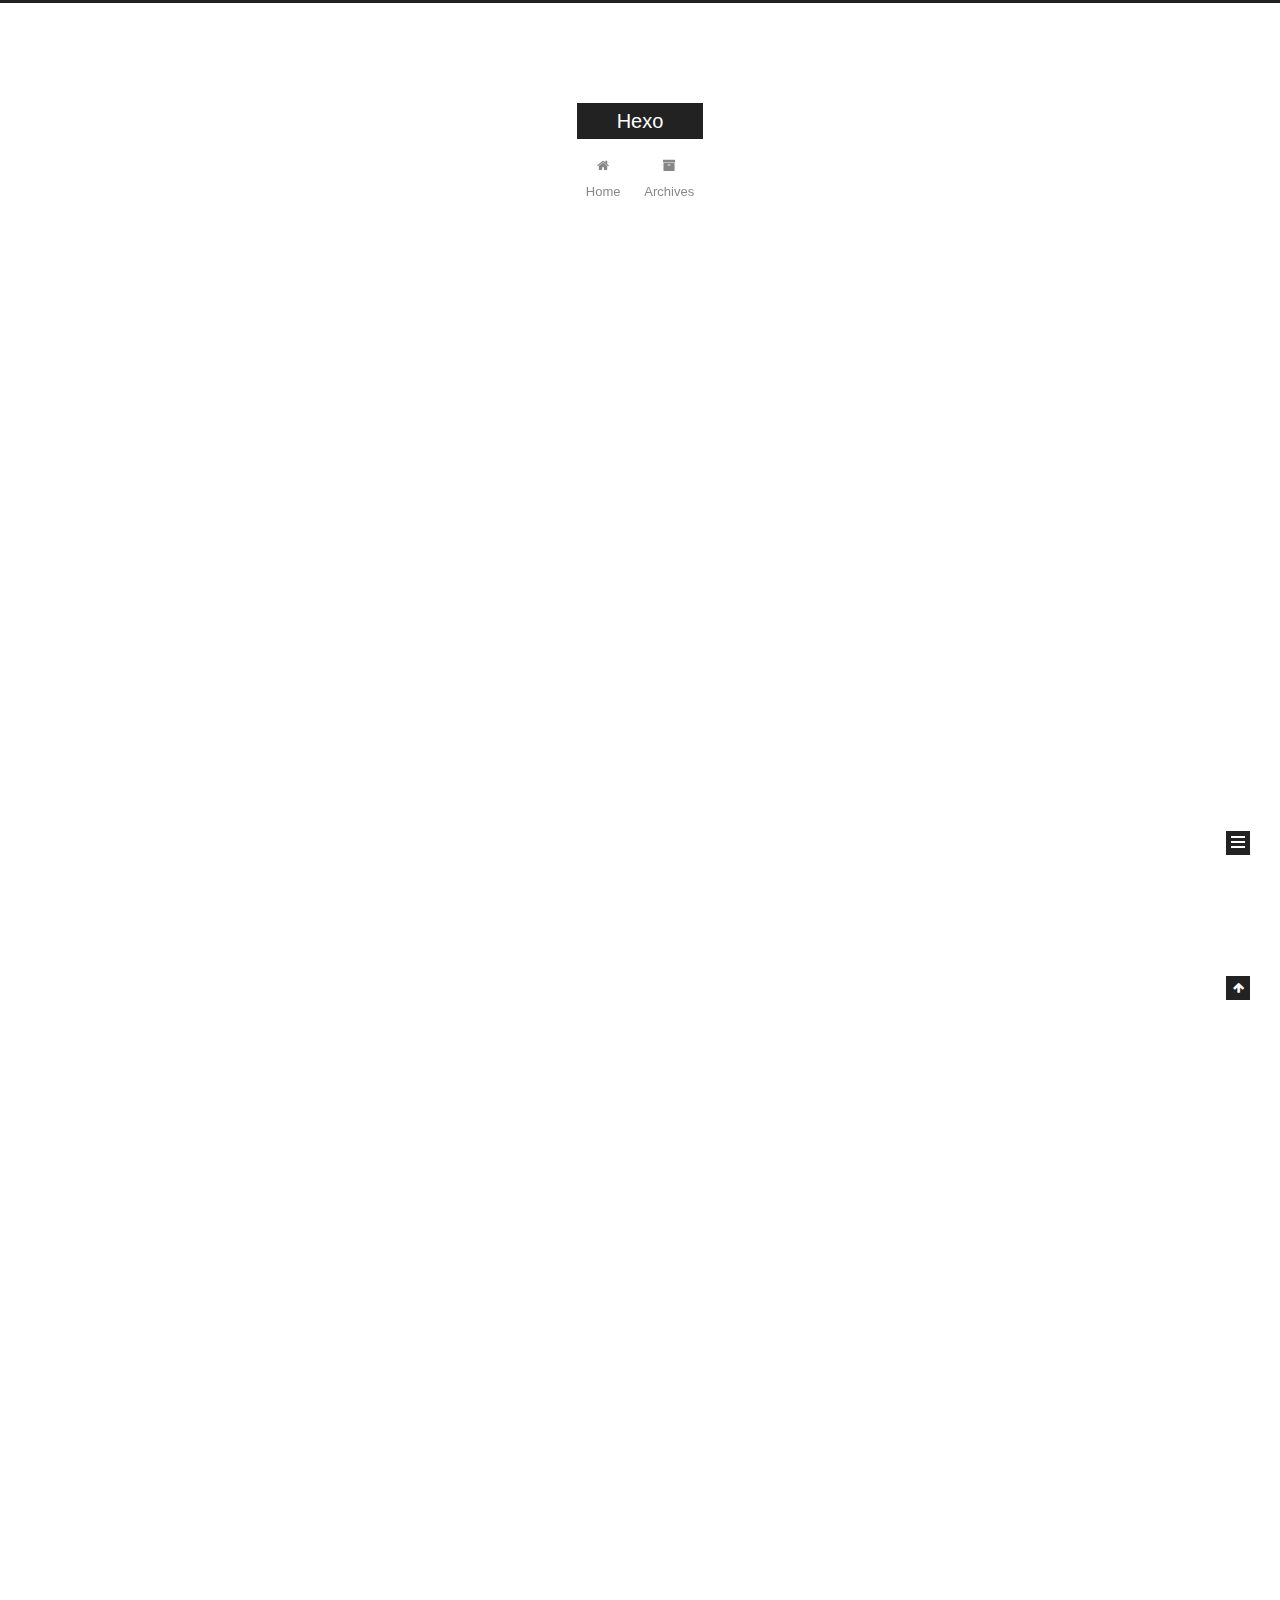
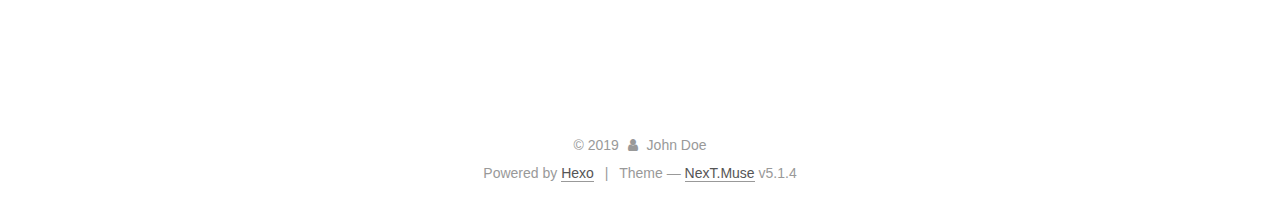
==== commit 6d7fb722: "Site updated: 2019-01-05 17:03:03" ====
--- a/index.html
+++ b/index.html
@@ -229,6 +229,125 @@
   
   
   <div class="post-block">
+    <link itemprop="mainEntityOfPage" href="http://yoursite.com/2019/01/05/66/">
+
+    <span hidden itemprop="author" itemscope="" itemtype="http://schema.org/Person">
+      <meta itemprop="name" content="John Doe">
+      <meta itemprop="description" content="">
+      <meta itemprop="image" content="/images/avatar.gif">
+    </span>
+
+    <span hidden itemprop="publisher" itemscope="" itemtype="http://schema.org/Organization">
+      <meta itemprop="name" content="Hexo">
+    </span>
+
+    
+      <header class="post-header">
+
+        
+        
+          <h1 class="post-title" itemprop="name headline">
+                
+                <a class="post-title-link" href="/2019/01/05/66/" itemprop="url">66</a></h1>
+        
+
+        <div class="post-meta">
+          <span class="post-time">
+            
+              <span class="post-meta-item-icon">
+                <i class="fa fa-calendar-o"></i>
+              </span>
+              
+                <span class="post-meta-item-text">Posted on</span>
+              
+              <time title="Post created" itemprop="dateCreated datePublished" datetime="2019-01-05T17:02:17+08:00">
+                2019-01-05
+              </time>
+            
+
+            
+
+            
+          </span>
+
+          
+
+          
+            
+          
+
+          
+          
+
+          
+
+          
+
+          
+
+        </div>
+      </header>
+    
+
+    
+    
+    
+    <div class="post-body" itemprop="articleBody">
+
+      
+      
+
+      
+        
+          
+            
+          
+        
+      
+    </div>
+    
+    
+    
+
+    
+
+    
+
+    
+
+    <footer class="post-footer">
+      
+
+      
+
+      
+
+      
+      
+        <div class="post-eof"></div>
+      
+    </footer>
+  </div>
+  
+  
+  
+  </article>
+
+
+    
+      
+
+  
+
+  
+  
+  
+
+  <article class="post post-type-normal" itemscope="" itemtype="http://schema.org/Article">
+  
+  
+  
+  <div class="post-block">
     <link itemprop="mainEntityOfPage" href="http://yoursite.com/2019/01/05/你好/">
 
     <span hidden itemprop="author" itemscope="" itemtype="http://schema.org/Person">
@@ -509,7 +628,7 @@
               
                 <a href="/archives/">
               
-                  <span class="site-state-item-count">2</span>
+                  <span class="site-state-item-count">3</span>
                   <span class="site-state-item-name">posts</span>
                 </a>
               </div>
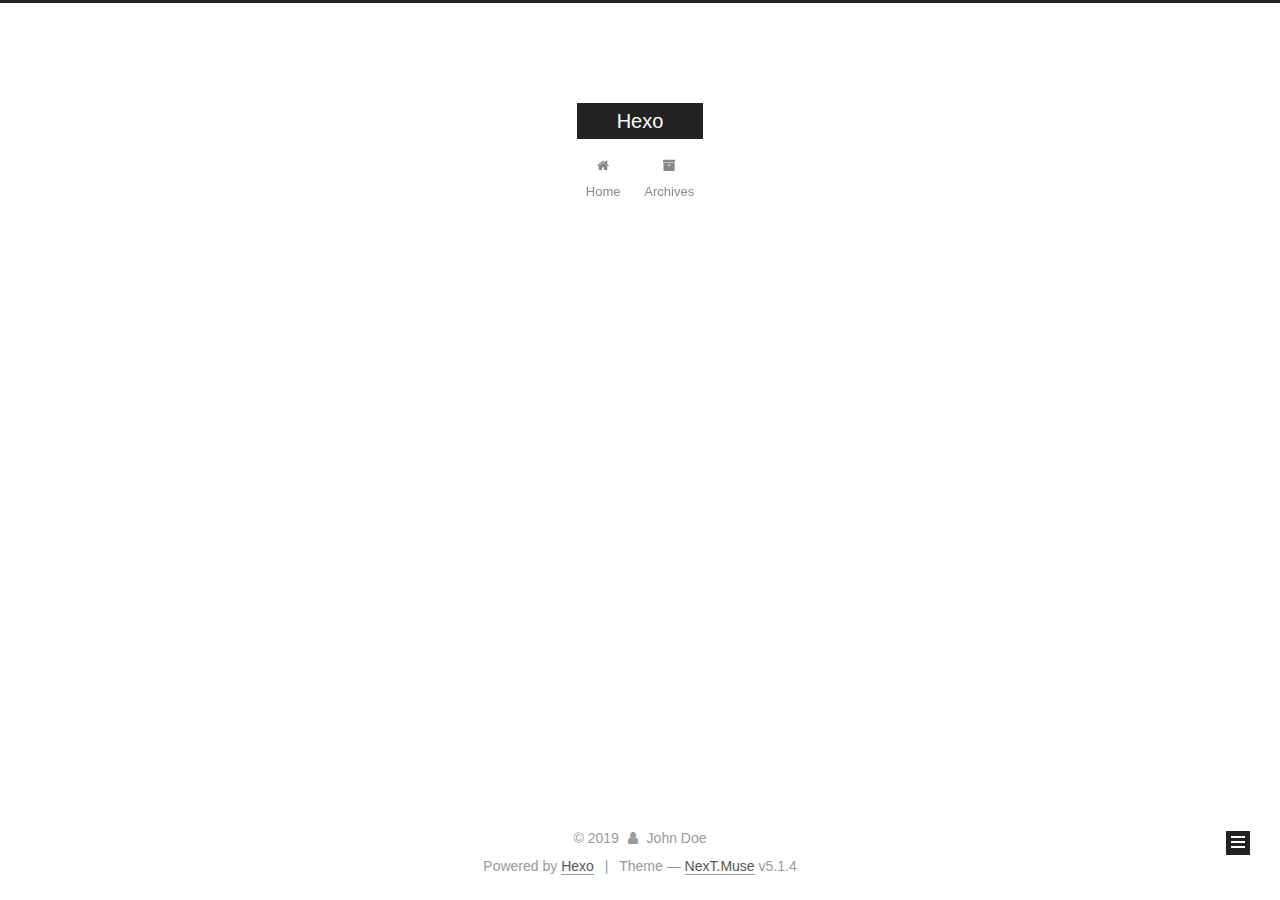
==== commit ac7ad02b: "Site updated: 2019-01-05 20:00:52" ====
--- a/index.html
+++ b/index.html
@@ -95,7 +95,7 @@
     root: '/',
     scheme: 'Muse',
     version: '5.1.4',
-    sidebar: {"position":"left","display":"post","offset":12,"b2t":false,"scrollpercent":false,"onmobile":false},
+    sidebar: {"position":"right","display":"post","offset":12,"b2t":false,"scrollpercent":false,"onmobile":false},
     fancybox: true,
     tabs: true,
     motion: {"enable":true,"async":false,"transition":{"post_block":"fadeIn","post_header":"slideDownIn","post_body":"slideDownIn","coll_header":"slideLeftIn","sidebar":"slideUpIn"}},
@@ -140,7 +140,7 @@
     
   
 
-  <div class="container sidebar-position-left 
+  <div class="container sidebar-position-right 
   page-home">
     <div class="headband"></div>
 
@@ -454,134 +454,6 @@
 
 
     
-      
-
-  
-
-  
-  
-  
-
-  <article class="post post-type-normal" itemscope="" itemtype="http://schema.org/Article">
-  
-  
-  
-  <div class="post-block">
-    <link itemprop="mainEntityOfPage" href="http://yoursite.com/2019/01/05/hello-world/">
-
-    <span hidden itemprop="author" itemscope="" itemtype="http://schema.org/Person">
-      <meta itemprop="name" content="John Doe">
-      <meta itemprop="description" content="">
-      <meta itemprop="image" content="/images/avatar.gif">
-    </span>
-
-    <span hidden itemprop="publisher" itemscope="" itemtype="http://schema.org/Organization">
-      <meta itemprop="name" content="Hexo">
-    </span>
-
-    
-      <header class="post-header">
-
-        
-        
-          <h1 class="post-title" itemprop="name headline">
-                
-                <a class="post-title-link" href="/2019/01/05/hello-world/" itemprop="url">Hello World</a></h1>
-        
-
-        <div class="post-meta">
-          <span class="post-time">
-            
-              <span class="post-meta-item-icon">
-                <i class="fa fa-calendar-o"></i>
-              </span>
-              
-                <span class="post-meta-item-text">Posted on</span>
-              
-              <time title="Post created" itemprop="dateCreated datePublished" datetime="2019-01-05T16:45:28+08:00">
-                2019-01-05
-              </time>
-            
-
-            
-
-            
-          </span>
-
-          
-
-          
-            
-          
-
-          
-          
-
-          
-
-          
-
-          
-
-        </div>
-      </header>
-    
-
-    
-    
-    
-    <div class="post-body" itemprop="articleBody">
-
-      
-      
-
-      
-        
-          
-            <p>Welcome to <a href="https://hexo.io/" target="_blank" rel="noopener">Hexo</a>! This is your very first post. Check <a href="https://hexo.io/docs/" target="_blank" rel="noopener">documentation</a> for more info. If you get any problems when using Hexo, you can find the answer in <a href="https://hexo.io/docs/troubleshooting.html" target="_blank" rel="noopener">troubleshooting</a> or you can ask me on <a href="https://github.com/hexojs/hexo/issues" target="_blank" rel="noopener">GitHub</a>.</p>
-<h2 id="Quick-Start"><a href="#Quick-Start" class="headerlink" title="Quick Start"></a>Quick Start</h2><h3 id="Create-a-new-post"><a href="#Create-a-new-post" class="headerlink" title="Create a new post"></a>Create a new post</h3><figure class="highlight bash"><table><tr><td class="gutter"><pre><span class="line">1</span><br></pre></td><td class="code"><pre><span class="line">$ hexo new <span class="string">"My New Post"</span></span><br></pre></td></tr></table></figure>
-<p>More info: <a href="https://hexo.io/docs/writing.html" target="_blank" rel="noopener">Writing</a></p>
-<h3 id="Run-server"><a href="#Run-server" class="headerlink" title="Run server"></a>Run server</h3><figure class="highlight bash"><table><tr><td class="gutter"><pre><span class="line">1</span><br></pre></td><td class="code"><pre><span class="line">$ hexo server</span><br></pre></td></tr></table></figure>
-<p>More info: <a href="https://hexo.io/docs/server.html" target="_blank" rel="noopener">Server</a></p>
-<h3 id="Generate-static-files"><a href="#Generate-static-files" class="headerlink" title="Generate static files"></a>Generate static files</h3><figure class="highlight bash"><table><tr><td class="gutter"><pre><span class="line">1</span><br></pre></td><td class="code"><pre><span class="line">$ hexo generate</span><br></pre></td></tr></table></figure>
-<p>More info: <a href="https://hexo.io/docs/generating.html" target="_blank" rel="noopener">Generating</a></p>
-<h3 id="Deploy-to-remote-sites"><a href="#Deploy-to-remote-sites" class="headerlink" title="Deploy to remote sites"></a>Deploy to remote sites</h3><figure class="highlight bash"><table><tr><td class="gutter"><pre><span class="line">1</span><br></pre></td><td class="code"><pre><span class="line">$ hexo deploy</span><br></pre></td></tr></table></figure>
-<p>More info: <a href="https://hexo.io/docs/deployment.html" target="_blank" rel="noopener">Deployment</a></p>
-
-          
-        
-      
-    </div>
-    
-    
-    
-
-    
-
-    
-
-    
-
-    <footer class="post-footer">
-      
-
-      
-
-      
-
-      
-      
-        <div class="post-eof"></div>
-      
-    </footer>
-  </div>
-  
-  
-  
-  </article>
-
-
-    
   </section>
 
   
@@ -628,7 +500,7 @@
               
                 <a href="/archives/">
               
-                  <span class="site-state-item-count">3</span>
+                  <span class="site-state-item-count">2</span>
                   <span class="site-state-item-name">posts</span>
                 </a>
               </div>
--- a/css/main.css
+++ b/css/main.css
@@ -1822,7 +1822,7 @@
   width: 4px;
   height: 4px;
   border-radius: 50%;
-  background: #ff9d50;
+  background: #b4f15c;
 }
 .links-of-blogroll {
   font-size: 13px;
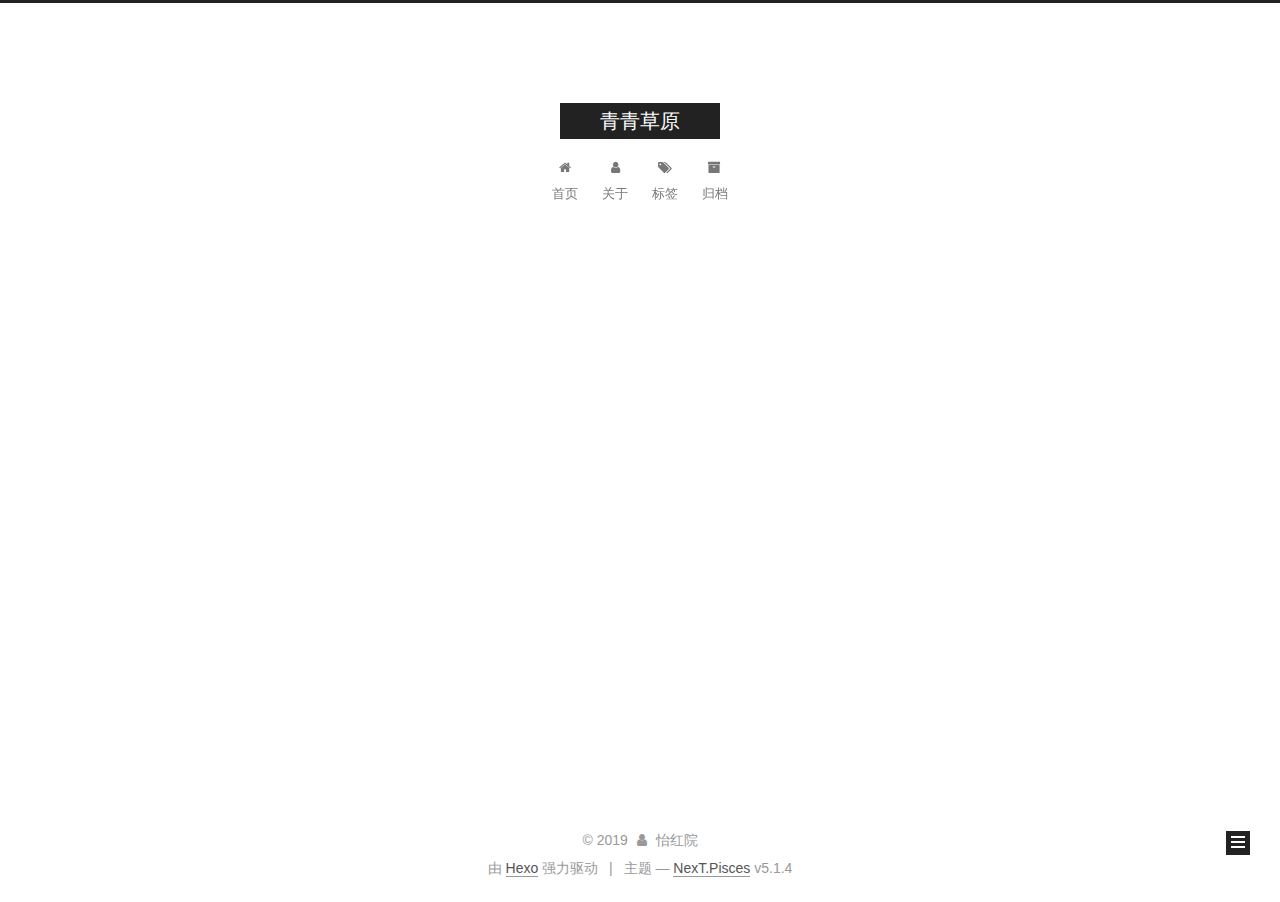
==== commit 9c21d279: "Site updated: 2019-01-06 16:43:03" ====
--- a/index.html
+++ b/index.html
@@ -5,7 +5,7 @@
   
 
 
-<html class="theme-next muse use-motion" lang="">
+<html class="theme-next pisces use-motion" lang="zh-Hans">
 <head><meta name="generator" content="Hexo 3.8.0">
   <meta charset="UTF-8">
 <meta http-equiv="X-UA-Compatible" content="IE=edge">
@@ -80,12 +80,12 @@
 
 
 <meta property="og:type" content="website">
-<meta property="og:title" content="Hexo">
+<meta property="og:title" content="青青草原">
 <meta property="og:url" content="http://yoursite.com/index.html">
-<meta property="og:site_name" content="Hexo">
-<meta property="og:locale" content="default">
+<meta property="og:site_name" content="青青草原">
+<meta property="og:locale" content="zh-Hans">
 <meta name="twitter:card" content="summary">
-<meta name="twitter:title" content="Hexo">
+<meta name="twitter:title" content="青青草原">
 
 
 
@@ -93,7 +93,7 @@
   var NexT = window.NexT || {};
   var CONFIG = {
     root: '/',
-    scheme: 'Muse',
+    scheme: 'Pisces',
     version: '5.1.4',
     sidebar: {"position":"right","display":"post","offset":12,"b2t":false,"scrollpercent":false,"onmobile":false},
     fancybox: true,
@@ -101,7 +101,7 @@
     motion: {"enable":true,"async":false,"transition":{"post_block":"fadeIn","post_header":"slideDownIn","post_body":"slideDownIn","coll_header":"slideLeftIn","sidebar":"slideUpIn"}},
     duoshuo: {
       userId: '0',
-      author: 'Author'
+      author: '博主'
     },
     algolia: {
       applicationID: '',
@@ -121,7 +121,7 @@
 
 
 
-  <title>Hexo</title>
+  <title>青青草原</title>
   
 
 
@@ -133,7 +133,7 @@
 
 </head>
 
-<body itemscope="" itemtype="http://schema.org/WebPage" lang="default">
+<body itemscope="" itemtype="http://schema.org/WebPage" lang="zh-Hans">
 
   
   
@@ -152,7 +152,7 @@
     <div class="custom-logo-site-title">
       <a href="/" class="brand" rel="start">
         <span class="logo-line-before"><i></i></span>
-        <span class="site-title">Hexo</span>
+        <span class="site-title">青青草原</span>
         <span class="logo-line-after"><i></i></span>
       </a>
     </div>
@@ -182,17 +182,37 @@
             
               <i class="menu-item-icon fa fa-fw fa-home"></i> <br>
             
-            Home
+            首页
           </a>
         </li>
       
         
+        <li class="menu-item menu-item-about">
+          <a href="/about/" rel="section">
+            
+              <i class="menu-item-icon fa fa-fw fa-user"></i> <br>
+            
+            关于
+          </a>
+        </li>
+      
+        
+        <li class="menu-item menu-item-tags">
+          <a href="/tags/" rel="section">
+            
+              <i class="menu-item-icon fa fa-fw fa-tags"></i> <br>
+            
+            标签
+          </a>
+        </li>
+      
+        
         <li class="menu-item menu-item-archives">
           <a href="/archives/" rel="section">
             
               <i class="menu-item-icon fa fa-fw fa-archive"></i> <br>
             
-            Archives
+            归档
           </a>
         </li>
       
@@ -229,16 +249,16 @@
   
   
   <div class="post-block">
-    <link itemprop="mainEntityOfPage" href="http://yoursite.com/2019/01/05/66/">
+    <link itemprop="mainEntityOfPage" href="http://yoursite.com/2019/01/05/CSS/">
 
     <span hidden itemprop="author" itemscope="" itemtype="http://schema.org/Person">
-      <meta itemprop="name" content="John Doe">
+      <meta itemprop="name" content="怡红院">
       <meta itemprop="description" content="">
-      <meta itemprop="image" content="/images/avatar.gif">
+      <meta itemprop="image" content="/images/jiqimao.jpg">
     </span>
 
     <span hidden itemprop="publisher" itemscope="" itemtype="http://schema.org/Organization">
-      <meta itemprop="name" content="Hexo">
+      <meta itemprop="name" content="青青草原">
     </span>
 
     
@@ -248,7 +268,7 @@
         
           <h1 class="post-title" itemprop="name headline">
                 
-                <a class="post-title-link" href="/2019/01/05/66/" itemprop="url">66</a></h1>
+                <a class="post-title-link" href="/2019/01/05/CSS/" itemprop="url">Css</a></h1>
         
 
         <div class="post-meta">
@@ -258,9 +278,9 @@
                 <i class="fa fa-calendar-o"></i>
               </span>
               
-                <span class="post-meta-item-text">Posted on</span>
+                <span class="post-meta-item-text">发表于</span>
               
-              <time title="Post created" itemprop="dateCreated datePublished" datetime="2019-01-05T17:02:17+08:00">
+              <time title="创建于" itemprop="dateCreated datePublished" datetime="2019-01-05T16:55:02+08:00">
                 2019-01-05
               </time>
             
@@ -300,126 +320,12 @@
       
         
           
-            
-          
-        
-      
-    </div>
-    
-    
-    
-
-    
-
-    
-
-    
-
-    <footer class="post-footer">
-      
-
-      
-
-      
-
-      
-      
-        <div class="post-eof"></div>
-      
-    </footer>
-  </div>
-  
-  
-  
-  </article>
-
-
-    
-      
-
-  
-
-  
-  
-  
-
-  <article class="post post-type-normal" itemscope="" itemtype="http://schema.org/Article">
-  
-  
-  
-  <div class="post-block">
-    <link itemprop="mainEntityOfPage" href="http://yoursite.com/2019/01/05/你好/">
-
-    <span hidden itemprop="author" itemscope="" itemtype="http://schema.org/Person">
-      <meta itemprop="name" content="John Doe">
-      <meta itemprop="description" content="">
-      <meta itemprop="image" content="/images/avatar.gif">
-    </span>
-
-    <span hidden itemprop="publisher" itemscope="" itemtype="http://schema.org/Organization">
-      <meta itemprop="name" content="Hexo">
-    </span>
-
-    
-      <header class="post-header">
-
-        
-        
-          <h1 class="post-title" itemprop="name headline">
-                
-                <a class="post-title-link" href="/2019/01/05/你好/" itemprop="url">你好</a></h1>
-        
-
-        <div class="post-meta">
-          <span class="post-time">
-            
-              <span class="post-meta-item-icon">
-                <i class="fa fa-calendar-o"></i>
-              </span>
-              
-                <span class="post-meta-item-text">Posted on</span>
-              
-              <time title="Post created" itemprop="dateCreated datePublished" datetime="2019-01-05T16:55:02+08:00">
-                2019-01-05
-              </time>
-            
-
-            
-
-            
-          </span>
-
-          
-
-          
-            
-          
-
-          
-          
-
-          
-
-          
-
-          
-
-        </div>
-      </header>
-    
-
-    
-    
-    
-    <div class="post-body" itemprop="articleBody">
-
-      
-      
-
-      
-        
-          
-            
+            <p>…浏览器内核写法<br>-webkit- ，针对safari，chrome浏览器的内核CSS写法</p>
+<p>-moz-，针对firefox浏览器的内核CSS写法</p>
+<p>-ms-，针对ie内核的CSS写法</p>
+<p>-o-，针对Opera内核的CSS写法</p>
+<p>什么都不加，是通用写法。<br>…</p>
+
           
         
       
@@ -489,7 +395,9 @@
         <div class="site-overview">
           <div class="site-author motion-element" itemprop="author" itemscope="" itemtype="http://schema.org/Person">
             
-              <p class="site-author-name" itemprop="name">John Doe</p>
+              <img class="site-author-image" itemprop="image" src="/images/jiqimao.jpg" alt="怡红院">
+            
+              <p class="site-author-name" itemprop="name">怡红院</p>
               <p class="site-description motion-element" itemprop="description"></p>
           </div>
 
@@ -500,8 +408,8 @@
               
                 <a href="/archives/">
               
-                  <span class="site-state-item-count">2</span>
-                  <span class="site-state-item-name">posts</span>
+                  <span class="site-state-item-count">1</span>
+                  <span class="site-state-item-name">日志</span>
                 </a>
               </div>
             
@@ -515,11 +423,41 @@
           
 
           
-
-          
-          
-
-          
+            <div class="links-of-author motion-element">
+                
+                  <span class="links-of-author-item">
+                    <a href="https://github.com/dadjdka" target="_blank" title="GitHub">
+                      
+                        <i class="fa fa-fw fa-github"></i>GitHub</a>
+                  </span>
+                
+                  <span class="links-of-author-item">
+                    <a href="https://weibo.com/u/5741704016" target="_blank" title="weibo">
+                      
+                        <i class="fa fa-fw fa-weibo"></i>weibo</a>
+                  </span>
+                
+            </div>
+          
+
+          
+          
+
+          
+          
+            <div class="links-of-blogroll motion-element links-of-blogroll-block">
+              <div class="links-of-blogroll-title">
+                <i class="fa  fa-fw fa-link"></i>
+                Links
+              </div>
+              <ul class="links-of-blogroll-list">
+                
+                  <li class="links-of-blogroll-item">
+                    <a href="http://#/" title="站长推荐" target="_blank">站长推荐</a>
+                  </li>
+                
+              </ul>
+            </div>
           
 
           
@@ -545,13 +483,13 @@
   <span class="with-love">
     <i class="fa fa-user"></i>
   </span>
-  <span class="author" itemprop="copyrightHolder">John Doe</span>
+  <span class="author" itemprop="copyrightHolder">怡红院</span>
 
   
 </div>
 
 
-  <div class="powered-by">Powered by <a class="theme-link" target="_blank" href="https://hexo.io">Hexo</a></div>
+  <div class="powered-by">由 <a class="theme-link" target="_blank" href="https://hexo.io">Hexo</a> 强力驱动</div>
 
 
 
@@ -559,7 +497,7 @@
 
 
 
-  <div class="theme-info">Theme &mdash; <a class="theme-link" target="_blank" href="https://github.com/iissnan/hexo-theme-next">NexT.Muse</a> v5.1.4</div>
+  <div class="theme-info">主题 &mdash; <a class="theme-link" target="_blank" href="https://github.com/iissnan/hexo-theme-next">NexT.Pisces</a> v5.1.4</div>
 
 
 
@@ -659,6 +597,13 @@
   
   
 
+
+  <script type="text/javascript" src="/js/src/affix.js?v=5.1.4"></script>
+
+  <script type="text/javascript" src="/js/src/schemes/pisces.js?v=5.1.4"></script>
+
+
+
   
 
   
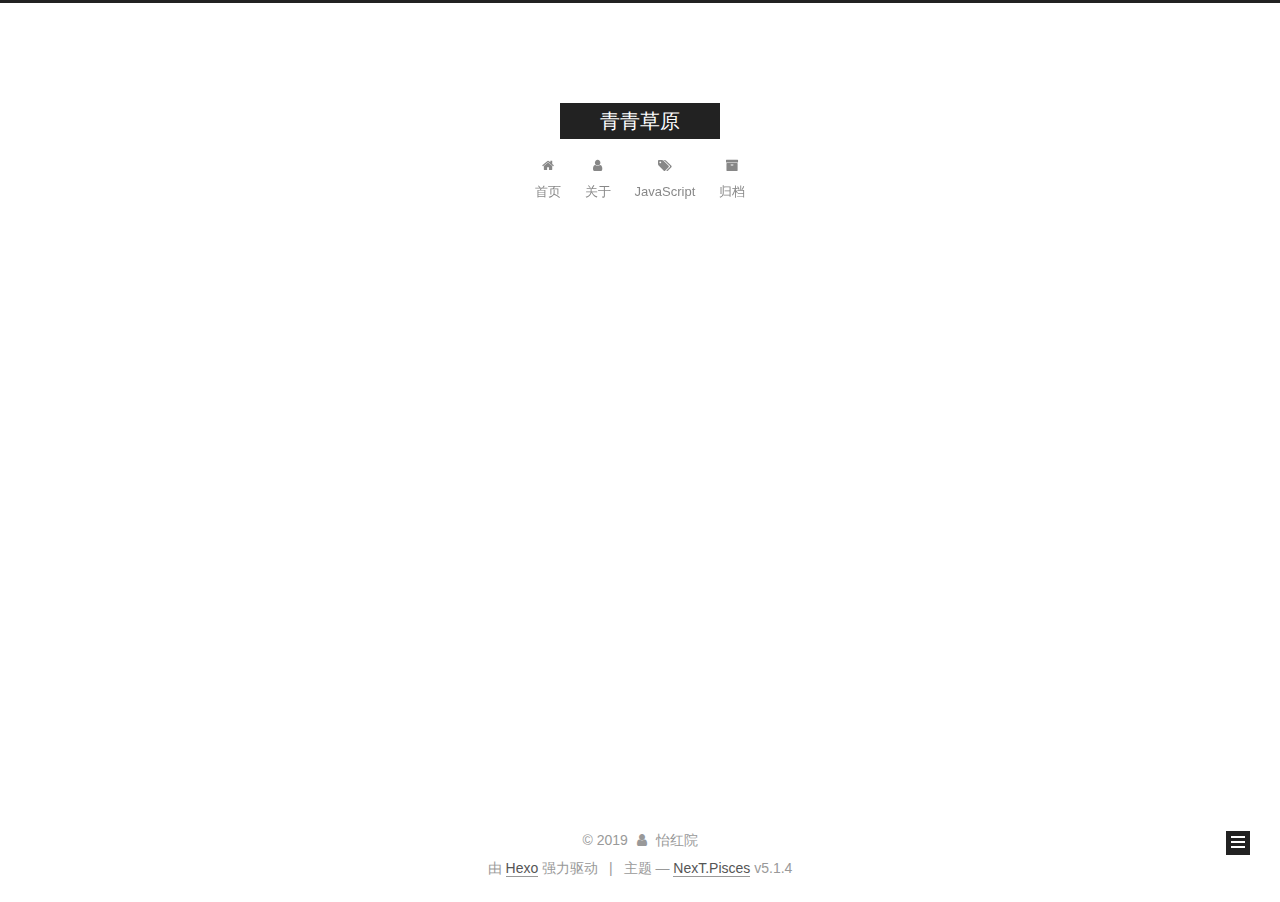
==== commit 8d71af93: "Site updated: 2019-01-07 20:33:51" ====
--- a/index.html
+++ b/index.html
@@ -197,12 +197,12 @@
         </li>
       
         
-        <li class="menu-item menu-item-tags">
-          <a href="/tags/" rel="section">
+        <li class="menu-item menu-item-javascript">
+          <a href="/JavaScript/" rel="section">
             
               <i class="menu-item-icon fa fa-fw fa-tags"></i> <br>
             
-            标签
+            JavaScript
           </a>
         </li>
       
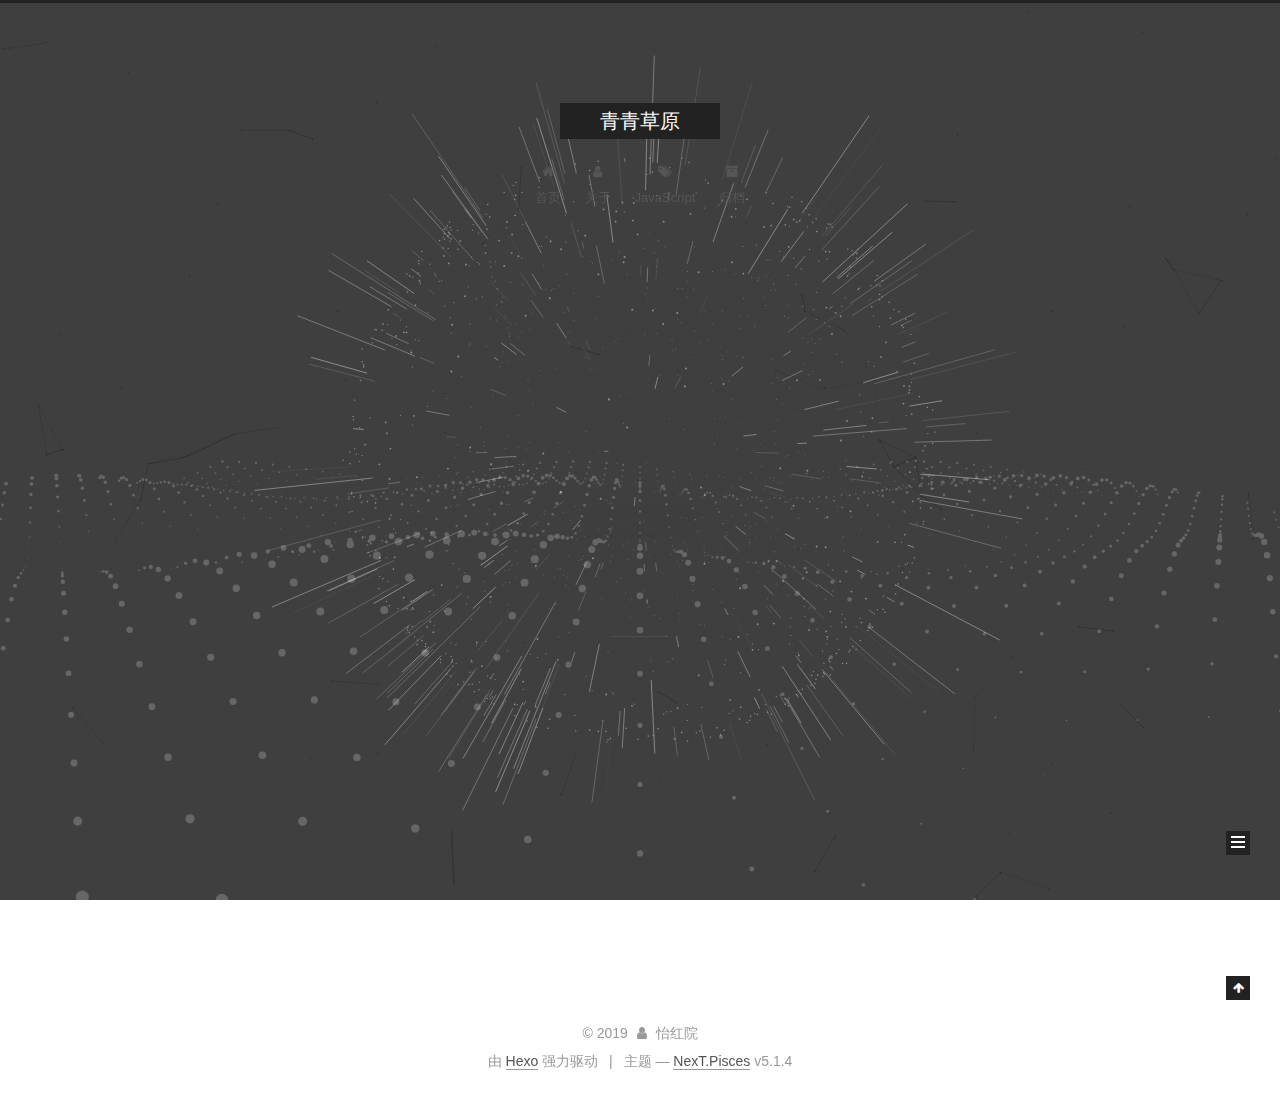
==== commit 8b18cd18: "Site updated: 2019-01-09 15:39:47" ====
--- a/index.html
+++ b/index.html
@@ -249,6 +249,132 @@
   
   
   <div class="post-block">
+    <link itemprop="mainEntityOfPage" href="http://yoursite.com/2019/01/09/canvas/">
+
+    <span hidden itemprop="author" itemscope="" itemtype="http://schema.org/Person">
+      <meta itemprop="name" content="怡红院">
+      <meta itemprop="description" content="">
+      <meta itemprop="image" content="/images/jiqimao.jpg">
+    </span>
+
+    <span hidden itemprop="publisher" itemscope="" itemtype="http://schema.org/Organization">
+      <meta itemprop="name" content="青青草原">
+    </span>
+
+    
+      <header class="post-header">
+
+        
+        
+          <h1 class="post-title" itemprop="name headline">
+                
+                <a class="post-title-link" href="/2019/01/09/canvas/" itemprop="url">canvas</a></h1>
+        
+
+        <div class="post-meta">
+          <span class="post-time">
+            
+              <span class="post-meta-item-icon">
+                <i class="fa fa-calendar-o"></i>
+              </span>
+              
+                <span class="post-meta-item-text">发表于</span>
+              
+              <time title="创建于" itemprop="dateCreated datePublished" datetime="2019-01-09T15:15:53+08:00">
+                2019-01-09
+              </time>
+            
+
+            
+
+            
+          </span>
+
+          
+
+          
+            
+          
+
+          
+          
+
+          
+
+          
+
+          
+
+        </div>
+      </header>
+    
+
+    
+    
+    
+    <div class="post-body" itemprop="articleBody">
+
+      
+      
+
+      
+        
+          
+          canvas图形函数canvas图形绘制函数
+          
+          <!--noindex-->
+          <div class="post-button text-center">
+            <a class="btn" href="/2019/01/09/canvas/#more" rel="contents">
+              阅读全文 &raquo;
+            </a>
+          </div>
+          <!--/noindex-->
+        
+      
+    </div>
+    
+    
+    
+
+    
+
+    
+
+    
+
+    <footer class="post-footer">
+      
+
+      
+
+      
+
+      
+      
+        <div class="post-eof"></div>
+      
+    </footer>
+  </div>
+  
+  
+  
+  </article>
+
+
+    
+      
+
+  
+
+  
+  
+  
+
+  <article class="post post-type-normal" itemscope="" itemtype="http://schema.org/Article">
+  
+  
+  
+  <div class="post-block">
     <link itemprop="mainEntityOfPage" href="http://yoursite.com/2019/01/05/CSS/">
 
     <span hidden itemprop="author" itemscope="" itemtype="http://schema.org/Person">
@@ -320,13 +446,20 @@
       
         
           
-            <p>…浏览器内核写法<br>-webkit- ，针对safari，chrome浏览器的内核CSS写法</p>
-<p>-moz-，针对firefox浏览器的内核CSS写法</p>
-<p>-ms-，针对ie内核的CSS写法</p>
-<p>-o-，针对Opera内核的CSS写法</p>
-<p>什么都不加，是通用写法。<br>…</p>
-
-          
+          …浏览器内核写法-webkit- ，针对safari，chrome浏览器的内核CSS写法
+-moz-，针对firefox浏览器的内核CSS写法
+-ms-，针对ie内核的CSS写法
+-o-，针对Opera内核的CSS写法
+什么都不加，是通用写法。…
+
+          
+          <!--noindex-->
+          <div class="post-button text-center">
+            <a class="btn" href="/2019/01/05/CSS/#more" rel="contents">
+              阅读全文 &raquo;
+            </a>
+          </div>
+          <!--/noindex-->
         
       
     </div>
@@ -408,7 +541,7 @@
               
                 <a href="/archives/">
               
-                  <span class="site-state-item-count">1</span>
+                  <span class="site-state-item-count">2</span>
                   <span class="site-state-item-name">日志</span>
                 </a>
               </div>
@@ -544,11 +677,19 @@
   
 
 
-
-
-
-
-
+  
+
+
+
+  
+  
+
+
+
+
+
+  
+  
 
 
 
@@ -582,6 +723,26 @@
   
   
     <script type="text/javascript" src="/lib/fancybox/source/jquery.fancybox.pack.js?v=2.1.5"></script>
+  
+
+  
+  
+    <script type="text/javascript" src="/lib/canvas-nest/canvas-nest.min.js"></script>
+  
+
+  
+  
+    <script type="text/javascript" src="/lib/three/three.min.js"></script>
+  
+
+  
+  
+    <script type="text/javascript" src="/lib/three/three-waves.min.js"></script>
+  
+
+  
+  
+    <script type="text/javascript" src="/lib/three/canvas_sphere.min.js"></script>
   
 
 
